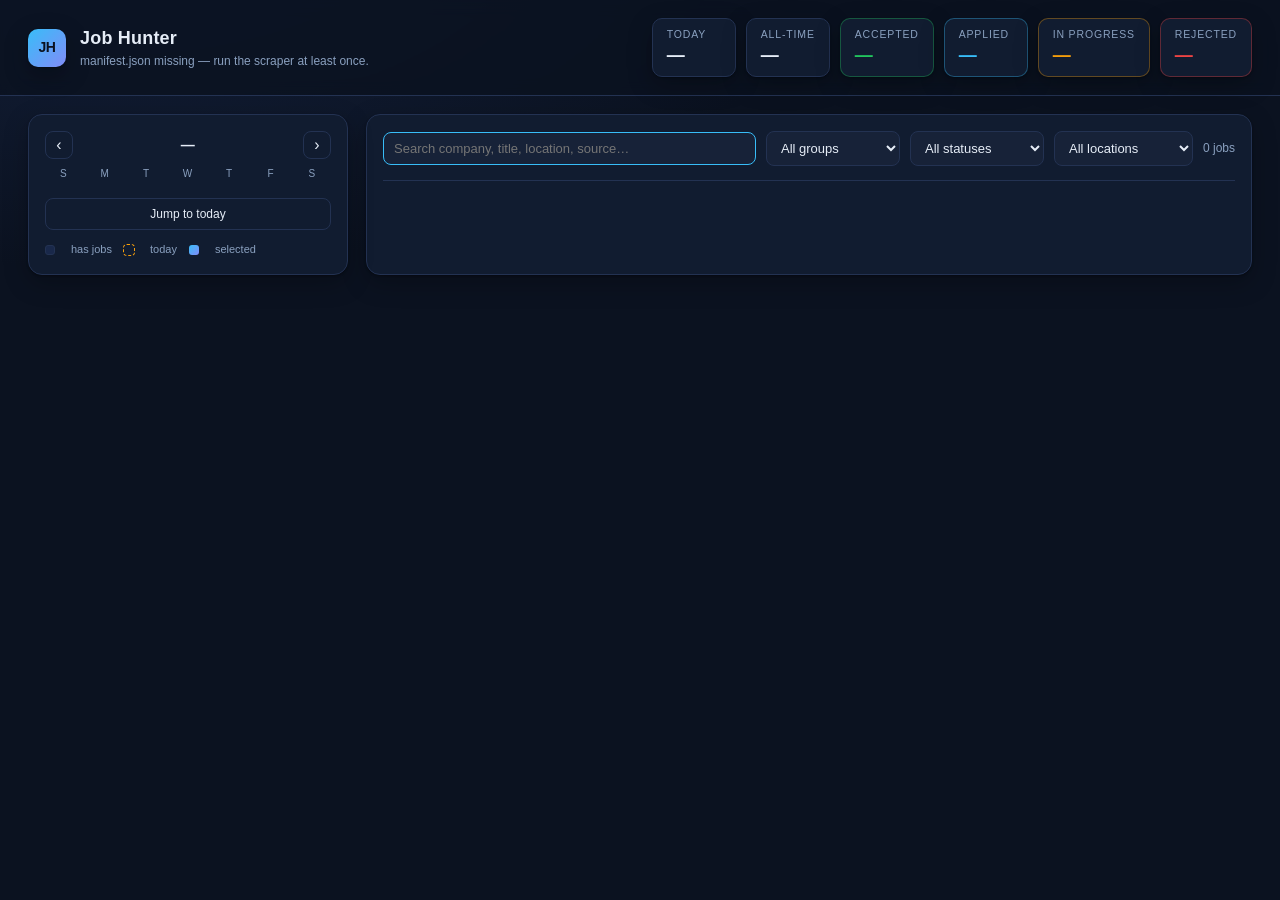
==== scraper/web/index.html @ 576b0bf2 "feat: calendar SPA dashboard + cross-day dedup + status tracking - New scraper/dedup.py: SeenStore p" ====
<!doctype html>
<html lang="en">
<head>
  <meta charset="utf-8" />
  <title>Job Hunter — Calendar Dashboard</title>
  <meta name="viewport" content="width=device-width, initial-scale=1" />
  <link rel="stylesheet" href="styles.css" />
</head>
<body>
  <header class="topbar">
    <div class="brand">
      <span class="logo">JH</span>
      <div>
        <h1>Job Hunter</h1>
        <p id="subtitle">Loading…</p>
      </div>
    </div>
    <div class="kpis">
      <div class="kpi"><span class="kpi-label">Today</span><span id="kpi-today">—</span></div>
      <div class="kpi"><span class="kpi-label">All-time</span><span id="kpi-total">—</span></div>
      <div class="kpi accept"><span class="kpi-label">Accepted</span><span id="kpi-accept">—</span></div>
      <div class="kpi applied"><span class="kpi-label">Applied</span><span id="kpi-applied">—</span></div>
      <div class="kpi inprogress"><span class="kpi-label">In progress</span><span id="kpi-inprogress">—</span></div>
      <div class="kpi reject"><span class="kpi-label">Rejected</span><span id="kpi-reject">—</span></div>
    </div>
  </header>

  <main class="layout">
    <aside class="calendar-pane">
      <div class="cal-head">
        <button id="cal-prev" aria-label="Previous month">‹</button>
        <h2 id="cal-title">—</h2>
        <button id="cal-next" aria-label="Next month">›</button>
      </div>
      <div class="cal-dow">
        <span>S</span><span>M</span><span>T</span><span>W</span><span>T</span><span>F</span><span>S</span>
      </div>
      <div id="calendar" class="cal-grid"></div>
      <button id="today-btn" class="ghost">Jump to today</button>
      <div class="legend">
        <span class="dot has-jobs"></span>has jobs
        <span class="dot today"></span>today
        <span class="dot selected"></span>selected
      </div>
    </aside>

    <section class="jobs-pane">
      <div class="controls">
        <input id="q" placeholder="Search company, title, location, source…" autofocus />
        <select id="group">
          <option value="">All groups</option>
          <option value="data">Data</option>
          <option value="vibecoding">Vibecoding / AI</option>
          <option value="fullstack">Full stack</option>
          <option value="software">Software</option>
          <option value="qa">QA / Test</option>
          <option value="cloud">Cloud / DevOps</option>
          <option value="security">Security</option>
          <option value="analyst">Analyst</option>
          <option value="product">Product / PM</option>
        </select>
        <select id="status">
          <option value="">All statuses</option>
          <option value="new">New (no status)</option>
          <option value="accept">Accepted</option>
          <option value="applied">Applied</option>
          <option value="inprogress">In progress</option>
          <option value="reject">Rejected</option>
        </select>
        <select id="loc">
          <option value="">All locations</option>
          <option value="preferred">Preferred (DFW)</option>
          <option value="remote">Remote</option>
        </select>
        <span id="count" class="count">0 jobs</span>
      </div>

      <div id="jobs" class="jobs"></div>
    </section>
  </main>

  <script src="app.js"></script>
</body>
</html>
---- scraper/web/styles.css ----
:root {
  --bg: #0b1220;
  --panel: #111c30;
  --panel-2: #172238;
  --line: #233252;
  --ink: #e6edf7;
  --muted: #8aa0bf;
  --accent: #38bdf8;
  --accent-2: #818cf8;
  --good: #22c55e;
  --warn: #f59e0b;
  --bad: #ef4444;
  --info: #06b6d4;
  --shadow: 0 1px 2px rgba(0,0,0,.3), 0 8px 24px rgba(0,0,0,.25);
}

* { box-sizing: border-box; }
html, body { height: 100%; }
body {
  margin: 0;
  font-family: -apple-system, BlinkMacSystemFont, "Inter", "Segoe UI", sans-serif;
  background: radial-gradient(1200px 600px at 10% -10%, #14213d 0%, var(--bg) 60%) fixed;
  color: var(--ink);
  font-size: 14px;
  line-height: 1.45;
}

/* ───── Top bar ───── */
.topbar {
  display: flex;
  justify-content: space-between;
  align-items: center;
  padding: 18px 28px;
  border-bottom: 1px solid var(--line);
  background: rgba(11, 18, 32, .8);
  backdrop-filter: blur(8px);
  position: sticky;
  top: 0;
  z-index: 10;
}
.brand { display: flex; gap: 14px; align-items: center; }
.brand h1 { margin: 0; font-size: 18px; letter-spacing: .2px; }
.brand p { margin: 2px 0 0; color: var(--muted); font-size: 12px; }
.logo {
  display: inline-flex; align-items: center; justify-content: center;
  width: 38px; height: 38px; border-radius: 10px;
  background: linear-gradient(135deg, var(--accent), var(--accent-2));
  color: #0b1220; font-weight: 800; letter-spacing: -.5px;
  box-shadow: var(--shadow);
}

.kpis { display: flex; gap: 10px; flex-wrap: wrap; }
.kpi {
  background: var(--panel);
  border: 1px solid var(--line);
  border-radius: 10px;
  padding: 8px 14px;
  display: flex; flex-direction: column; align-items: flex-start;
  min-width: 84px;
  box-shadow: var(--shadow);
}
.kpi-label {
  font-size: 10.5px; color: var(--muted);
  text-transform: uppercase; letter-spacing: .08em;
}
.kpi span:nth-child(2) { font-size: 18px; font-weight: 700; }
.kpi.accept { border-color: rgba(34,197,94,.35); }
.kpi.accept span:nth-child(2) { color: var(--good); }
.kpi.applied { border-color: rgba(56,189,248,.35); }
.kpi.applied span:nth-child(2) { color: var(--accent); }
.kpi.inprogress { border-color: rgba(245,158,11,.35); }
.kpi.inprogress span:nth-child(2) { color: var(--warn); }
.kpi.reject { border-color: rgba(239,68,68,.35); }
.kpi.reject span:nth-child(2) { color: var(--bad); }

/* ───── Layout ───── */
.layout {
  display: grid;
  grid-template-columns: 320px 1fr;
  gap: 18px;
  padding: 18px 28px 28px;
}
@media (max-width: 900px) {
  .layout { grid-template-columns: 1fr; }
}

/* ───── Calendar ───── */
.calendar-pane {
  background: var(--panel);
  border: 1px solid var(--line);
  border-radius: 14px;
  padding: 16px;
  box-shadow: var(--shadow);
  height: fit-content;
  position: sticky;
  top: 88px;
}
.cal-head {
  display: flex; align-items: center; justify-content: space-between;
  margin-bottom: 8px;
}
.cal-head h2 { margin: 0; font-size: 14px; letter-spacing: .3px; }
.cal-head button {
  background: transparent; color: var(--ink); border: 1px solid var(--line);
  width: 28px; height: 28px; border-radius: 8px; cursor: pointer; font-size: 16px;
}
.cal-head button:hover { background: var(--panel-2); }
.cal-dow {
  display: grid; grid-template-columns: repeat(7, 1fr); gap: 4px;
  color: var(--muted); font-size: 10px; text-align: center; margin: 4px 0;
  text-transform: uppercase; letter-spacing: .08em;
}
.cal-grid {
  display: grid; grid-template-columns: repeat(7, 1fr); gap: 4px;
}
.cell {
  aspect-ratio: 1 / 1;
  border-radius: 8px;
  background: var(--panel-2);
  border: 1px solid transparent;
  display: flex; flex-direction: column; align-items: center; justify-content: center;
  font-size: 12px;
  color: var(--muted);
  cursor: pointer;
  user-select: none;
  position: relative;
}
.cell.empty { background: transparent; cursor: default; }
.cell.has-jobs { color: var(--ink); background: #19284a; }
.cell.has-jobs::after {
  content: attr(data-count);
  position: absolute; bottom: 4px;
  font-size: 9px; color: var(--accent); font-weight: 700;
}
.cell:hover:not(.empty) { border-color: var(--accent); }
.cell.today { outline: 1px dashed var(--warn); }
.cell.selected { background: linear-gradient(135deg, var(--accent), var(--accent-2)); color: #0b1220; font-weight: 700; }
.cell.selected::after { color: #0b1220; }

#today-btn {
  margin-top: 12px; width: 100%;
  background: transparent; border: 1px solid var(--line);
  color: var(--ink); padding: 8px; border-radius: 8px; cursor: pointer;
  font-size: 12px;
}
#today-btn:hover { background: var(--panel-2); }

.legend {
  margin-top: 12px; display: flex; gap: 12px; align-items: center;
  font-size: 11px; color: var(--muted); flex-wrap: wrap;
}
.dot { width: 10px; height: 10px; border-radius: 3px; display: inline-block; margin-right: 4px; vertical-align: middle; }
.dot.has-jobs { background: #19284a; border: 1px solid var(--line); }
.dot.today { background: transparent; outline: 1px dashed var(--warn); }
.dot.selected { background: linear-gradient(135deg, var(--accent), var(--accent-2)); }

/* ───── Jobs pane ───── */
.jobs-pane {
  background: var(--panel);
  border: 1px solid var(--line);
  border-radius: 14px;
  padding: 16px;
  box-shadow: var(--shadow);
}
.controls {
  display: flex; gap: 10px; flex-wrap: wrap; align-items: center;
  padding-bottom: 14px; border-bottom: 1px solid var(--line); margin-bottom: 14px;
}
.controls input, .controls select {
  background: var(--panel-2); color: var(--ink);
  border: 1px solid var(--line); padding: 8px 10px; border-radius: 8px;
  font-size: 13px; outline: none;
}
.controls input { flex: 1 1 240px; }
.controls input:focus, .controls select:focus { border-color: var(--accent); }
.count { color: var(--muted); font-size: 12px; margin-left: auto; }

.jobs { display: flex; flex-direction: column; gap: 10px; }

.job {
  display: grid;
  grid-template-columns: 60px 1fr auto;
  gap: 14px;
  padding: 14px;
  border: 1px solid var(--line);
  border-radius: 12px;
  background: linear-gradient(180deg, rgba(255,255,255,.015), transparent);
  transition: border-color .15s;
}
.job:hover { border-color: var(--accent); }
.job.status-accept { border-left: 3px solid var(--good); }
.job.status-applied { border-left: 3px solid var(--accent); }
.job.status-inprogress { border-left: 3px solid var(--warn); }
.job.status-reject { border-left: 3px solid var(--bad); opacity: .55; }

.score-pill {
  display: flex; flex-direction: column; align-items: center; justify-content: center;
  background: #0b3a66; color: #bae6fd; border-radius: 10px; font-weight: 700;
  font-size: 16px; padding: 8px;
}
.score-pill small { font-size: 9px; color: var(--muted); font-weight: 500; margin-top: 2px; }

.job-main h3 { margin: 0 0 4px; font-size: 14px; }
.job-main h3 a { color: var(--ink); text-decoration: none; }
.job-main h3 a:hover { color: var(--accent); }
.job-main .meta {
  color: var(--muted); font-size: 12px; display: flex; flex-wrap: wrap; gap: 8px 14px;
  margin-bottom: 6px;
}
.job-main .tags { display: flex; flex-wrap: wrap; gap: 4px; }

.tag {
  display: inline-block; padding: 2px 8px; border-radius: 999px;
  background: var(--panel-2); color: var(--ink); font-size: 11px;
  border: 1px solid var(--line);
}
.tag.data { background: #1e3a8a; border-color: transparent; }
.tag.vibecoding { background: #065f46; color: #d1fae5; border-color: transparent; }
.tag.fullstack { background: #0e7490; color: #cffafe; border-color: transparent; }
.tag.software { background: #3730a3; color: #e0e7ff; border-color: transparent; }
.tag.qa { background: #9f1239; color: #ffe4e6; border-color: transparent; }
.tag.cloud { background: #1e40af; color: #dbeafe; border-color: transparent; }
.tag.security { background: #7f1d1d; color: #fee2e2; border-color: transparent; }
.tag.analyst { background: #6b21a8; color: #f3e8ff; border-color: transparent; }
.tag.product { background: #854d0e; color: #fef9c3; border-color: transparent; }
.tag.junior { background: #7c2d12; border-color: transparent; }
.tag.preferred { background: #14532d; color: #bbf7d0; border-color: transparent; }
.tag.remote { background: #134e4a; color: #ccfbf1; border-color: transparent; }

.actions {
  display: flex; flex-direction: column; gap: 6px; align-items: stretch;
  min-width: 150px;
}
.actions a.apply {
  background: linear-gradient(135deg, var(--accent), var(--accent-2));
  color: #0b1220; padding: 8px 10px; text-align: center;
  text-decoration: none; border-radius: 8px; font-weight: 700; font-size: 12px;
}
.status-row { display: grid; grid-template-columns: repeat(4, 1fr); gap: 4px; }
.status-row button {
  background: var(--panel-2); color: var(--muted); border: 1px solid var(--line);
  padding: 6px 4px; border-radius: 6px; cursor: pointer; font-size: 10px;
  text-transform: uppercase; letter-spacing: .04em;
}
.status-row button:hover { color: var(--ink); }
.status-row button.active.accept    { background: var(--good); color: #052e16; border-color: transparent; }
.status-row button.active.applied   { background: var(--accent); color: #0b1220; border-color: transparent; }
.status-row button.active.inprogress{ background: var(--warn); color: #422006; border-color: transparent; }
.status-row button.active.reject    { background: var(--bad); color: #2a0808; border-color: transparent; }

.empty-state {
  text-align: center; color: var(--muted); padding: 60px 20px;
}
.empty-state h3 { color: var(--ink); margin: 0 0 6px; }

.ghost {
  background: transparent;
  border: 1px solid var(--line);
  color: var(--ink);
  padding: 8px 12px;
  border-radius: 8px;
  cursor: pointer;
}
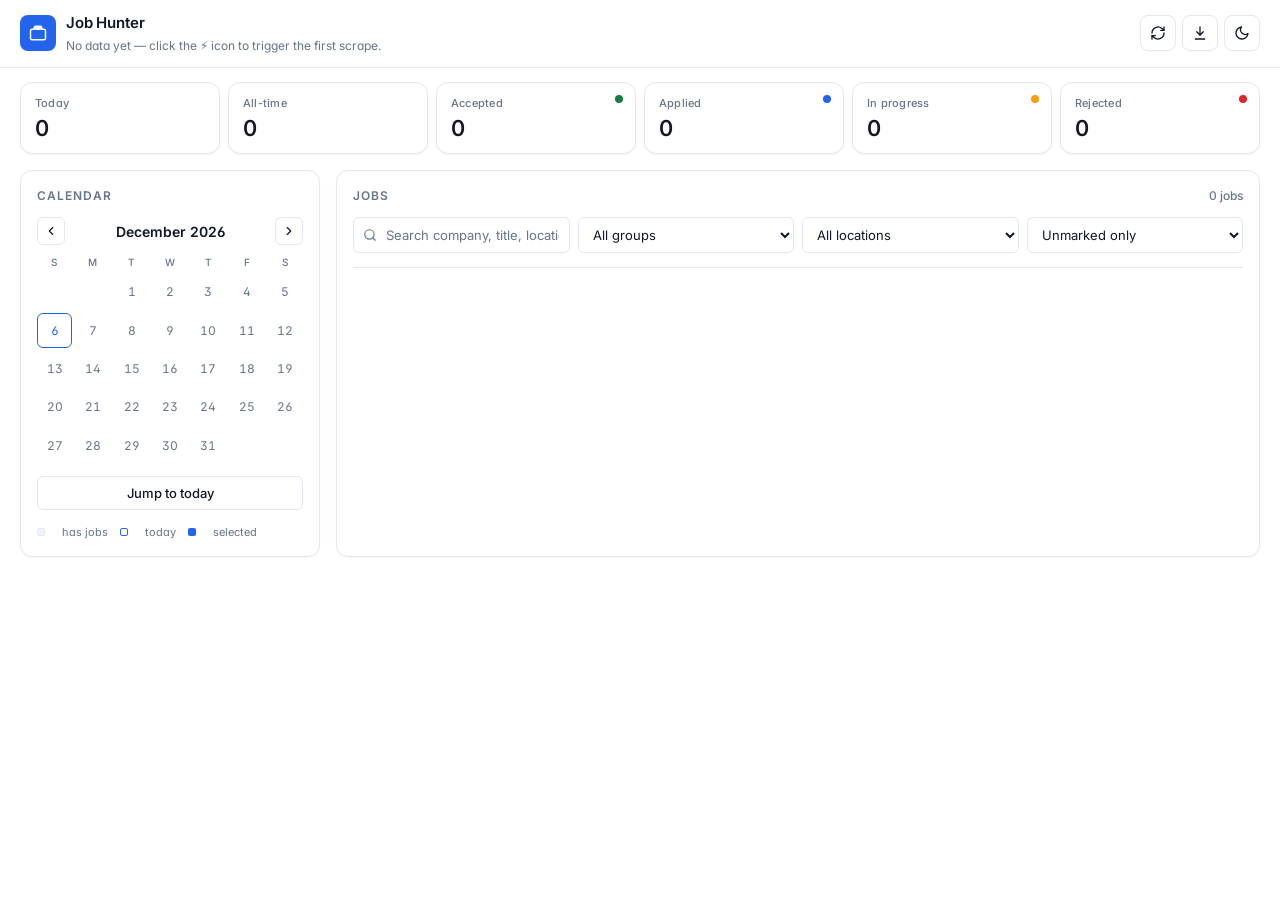
==== commit bbcbea22: "feat: shadcn-style responsive dashboard + refresh/export/theme + cap fix Dashboard rewrite - Rebuild" ====
--- a/scraper/web/index.html
+++ b/scraper/web/index.html
@@ -2,41 +2,72 @@
 <html lang="en">
 <head>
   <meta charset="utf-8" />
-  <title>Job Hunter — Calendar Dashboard</title>
-  <meta name="viewport" content="width=device-width, initial-scale=1" />
+  <title>Job Hunter — Dashboard</title>
+  <meta name="viewport" content="width=device-width, initial-scale=1, viewport-fit=cover" />
+  <meta name="theme-color" content="#0b0e14" media="(prefers-color-scheme: dark)" />
+  <meta name="theme-color" content="#ffffff" media="(prefers-color-scheme: light)" />
+  <link rel="preconnect" href="https://fonts.googleapis.com" />
+  <link rel="preconnect" href="https://fonts.gstatic.com" crossorigin />
+  <link rel="stylesheet" href="https://fonts.googleapis.com/css2?family=Inter:wght@400;500;600;700&family=JetBrains+Mono:wght@500&display=swap" />
   <link rel="stylesheet" href="styles.css" />
 </head>
 <body>
   <header class="topbar">
     <div class="brand">
-      <span class="logo">JH</span>
-      <div>
+      <span class="logo" aria-hidden="true">
+        <svg viewBox="0 0 24 24" fill="none" stroke="currentColor" stroke-width="2" stroke-linecap="round" stroke-linejoin="round"><path d="M20 7h-3V5a2 2 0 0 0-2-2H9a2 2 0 0 0-2 2v2H4a2 2 0 0 0-2 2v10a2 2 0 0 0 2 2h16a2 2 0 0 0 2-2V9a2 2 0 0 0-2-2ZM9 5h6v2H9Z"/></svg>
+      </span>
+      <div class="brand-text">
         <h1>Job Hunter</h1>
         <p id="subtitle">Loading…</p>
       </div>
     </div>
-    <div class="kpis">
-      <div class="kpi"><span class="kpi-label">Today</span><span id="kpi-today">—</span></div>
-      <div class="kpi"><span class="kpi-label">All-time</span><span id="kpi-total">—</span></div>
-      <div class="kpi accept"><span class="kpi-label">Accepted</span><span id="kpi-accept">—</span></div>
-      <div class="kpi applied"><span class="kpi-label">Applied</span><span id="kpi-applied">—</span></div>
-      <div class="kpi inprogress"><span class="kpi-label">In progress</span><span id="kpi-inprogress">—</span></div>
-      <div class="kpi reject"><span class="kpi-label">Rejected</span><span id="kpi-reject">—</span></div>
+
+    <div class="header-actions">
+      <button id="refresh-btn" class="icon-btn" title="Reload latest data" aria-label="Refresh">
+        <svg viewBox="0 0 24 24" fill="none" stroke="currentColor" stroke-width="2" stroke-linecap="round" stroke-linejoin="round"><path d="M3 12a9 9 0 0 1 15-6.7L21 8"/><path d="M21 3v5h-5"/><path d="M21 12a9 9 0 0 1-15 6.7L3 16"/><path d="M3 21v-5h5"/></svg>
+      </button>
+      <a id="rerun-btn" class="icon-btn" href="#" target="_blank" rel="noopener" title="Trigger a new scrape on GitHub">
+        <svg viewBox="0 0 24 24" fill="none" stroke="currentColor" stroke-width="2" stroke-linecap="round" stroke-linejoin="round"><path d="M13 2 3 14h9l-1 8 10-12h-9l1-8Z"/></svg>
+      </a>
+      <button id="export-btn" class="icon-btn" title="Export current view to Excel" aria-label="Export">
+        <svg viewBox="0 0 24 24" fill="none" stroke="currentColor" stroke-width="2" stroke-linecap="round" stroke-linejoin="round"><path d="M12 3v12"/><path d="m7 10 5 5 5-5"/><path d="M5 21h14"/></svg>
+      </button>
+      <button id="theme-btn" class="icon-btn" title="Toggle theme" aria-label="Toggle theme">
+        <svg class="icon-sun" viewBox="0 0 24 24" fill="none" stroke="currentColor" stroke-width="2" stroke-linecap="round" stroke-linejoin="round"><circle cx="12" cy="12" r="4"/><path d="M12 2v2"/><path d="M12 20v2"/><path d="m4.93 4.93 1.41 1.41"/><path d="m17.66 17.66 1.41 1.41"/><path d="M2 12h2"/><path d="M20 12h2"/><path d="m6.34 17.66-1.41 1.41"/><path d="m19.07 4.93-1.41 1.41"/></svg>
+        <svg class="icon-moon" viewBox="0 0 24 24" fill="none" stroke="currentColor" stroke-width="2" stroke-linecap="round" stroke-linejoin="round"><path d="M21 12.79A9 9 0 1 1 11.21 3 7 7 0 0 0 21 12.79z"/></svg>
+      </button>
     </div>
   </header>
 
+  <section class="kpi-strip" aria-label="Key metrics">
+    <div class="kpi"><span class="kpi-label">Today</span><span id="kpi-today" class="kpi-value">—</span></div>
+    <div class="kpi"><span class="kpi-label">All-time</span><span id="kpi-total" class="kpi-value">—</span></div>
+    <div class="kpi kpi-accept"><span class="kpi-label">Accepted</span><span id="kpi-accept" class="kpi-value">—</span></div>
+    <div class="kpi kpi-applied"><span class="kpi-label">Applied</span><span id="kpi-applied" class="kpi-value">—</span></div>
+    <div class="kpi kpi-inprogress"><span class="kpi-label">In progress</span><span id="kpi-inprogress" class="kpi-value">—</span></div>
+    <div class="kpi kpi-reject"><span class="kpi-label">Rejected</span><span id="kpi-reject" class="kpi-value">—</span></div>
+  </section>
+
   <main class="layout">
-    <aside class="calendar-pane">
+    <aside class="calendar-pane" aria-label="Calendar">
+      <div class="pane-title">
+        <span>Calendar</span>
+      </div>
       <div class="cal-head">
-        <button id="cal-prev" aria-label="Previous month">‹</button>
+        <button id="cal-prev" class="icon-btn-sm" aria-label="Previous month">
+          <svg viewBox="0 0 24 24" fill="none" stroke="currentColor" stroke-width="2" stroke-linecap="round" stroke-linejoin="round"><path d="m15 18-6-6 6-6"/></svg>
+        </button>
         <h2 id="cal-title">—</h2>
-        <button id="cal-next" aria-label="Next month">›</button>
+        <button id="cal-next" class="icon-btn-sm" aria-label="Next month">
+          <svg viewBox="0 0 24 24" fill="none" stroke="currentColor" stroke-width="2" stroke-linecap="round" stroke-linejoin="round"><path d="m9 18 6-6-6-6"/></svg>
+        </button>
       </div>
       <div class="cal-dow">
         <span>S</span><span>M</span><span>T</span><span>W</span><span>T</span><span>F</span><span>S</span>
       </div>
       <div id="calendar" class="cal-grid"></div>
-      <button id="today-btn" class="ghost">Jump to today</button>
+      <button id="today-btn" class="btn btn-ghost">Jump to today</button>
       <div class="legend">
         <span class="dot has-jobs"></span>has jobs
         <span class="dot today"></span>today
@@ -44,10 +75,17 @@
       </div>
     </aside>
 
-    <section class="jobs-pane">
+    <section class="jobs-pane" aria-label="Jobs">
+      <div class="pane-title">
+        <span>Jobs</span>
+        <span id="count" class="count">0 jobs</span>
+      </div>
       <div class="controls">
-        <input id="q" placeholder="Search company, title, location, source…" autofocus />
-        <select id="group">
+        <div class="search-wrap">
+          <svg class="search-icon" viewBox="0 0 24 24" fill="none" stroke="currentColor" stroke-width="2" stroke-linecap="round" stroke-linejoin="round"><circle cx="11" cy="11" r="8"/><path d="m21 21-4.3-4.3"/></svg>
+          <input id="q" placeholder="Search company, title, location, source…" />
+        </div>
+        <select id="group" aria-label="Group">
           <option value="">All groups</option>
           <option value="data">Data</option>
           <option value="vibecoding">Vibecoding / AI</option>
@@ -59,26 +97,25 @@
           <option value="analyst">Analyst</option>
           <option value="product">Product / PM</option>
         </select>
-        <select id="status">
+        <select id="loc" aria-label="Location">
+          <option value="">All locations</option>
+          <option value="preferred">Preferred (DFW)</option>
+          <option value="remote">Remote</option>
+        </select>
+        <select id="status" aria-label="Status">
+          <option value="unmarked" selected>Unmarked only</option>
           <option value="">All statuses</option>
-          <option value="new">New (no status)</option>
           <option value="accept">Accepted</option>
           <option value="applied">Applied</option>
           <option value="inprogress">In progress</option>
           <option value="reject">Rejected</option>
         </select>
-        <select id="loc">
-          <option value="">All locations</option>
-          <option value="preferred">Preferred (DFW)</option>
-          <option value="remote">Remote</option>
-        </select>
-        <span id="count" class="count">0 jobs</span>
       </div>
-
       <div id="jobs" class="jobs"></div>
     </section>
   </main>
 
+  <script src="https://cdn.sheetjs.com/xlsx-0.20.2/package/dist/xlsx.full.min.js"></script>
   <script src="app.js"></script>
 </body>
 </html>
--- a/scraper/web/styles.css
+++ b/scraper/web/styles.css
@@ -1,263 +1,672 @@
+/* Job Hunter dashboard — shadcn-inspired, responsive, light+dark. */
+
+/* ───── Design tokens (HSL, shadcn-style) ───────────────────────────── */
 :root {
-  --bg: #0b1220;
-  --panel: #111c30;
-  --panel-2: #172238;
-  --line: #233252;
-  --ink: #e6edf7;
-  --muted: #8aa0bf;
-  --accent: #38bdf8;
-  --accent-2: #818cf8;
-  --good: #22c55e;
-  --warn: #f59e0b;
-  --bad: #ef4444;
-  --info: #06b6d4;
-  --shadow: 0 1px 2px rgba(0,0,0,.3), 0 8px 24px rgba(0,0,0,.25);
-}
-
+  --background:        0 0% 100%;
+  --foreground:        222 47% 11%;
+  --card:              0 0% 100%;
+  --card-foreground:   222 47% 11%;
+  --muted:             210 40% 96%;
+  --muted-foreground:  215 16% 47%;
+  --border:            214 32% 91%;
+  --input:             214 32% 91%;
+  --ring:              221 83% 53%;
+  --primary:           221 83% 53%;
+  --primary-foreground:210 40% 98%;
+  --secondary:         210 40% 96%;
+  --secondary-foreground: 222 47% 11%;
+  --accent:            210 40% 96%;
+  --accent-foreground: 222 47% 11%;
+  --success:           142 72% 29%;
+  --warning:           38 92% 50%;
+  --destructive:       0 72% 51%;
+
+  --radius: 8px;
+  --radius-lg: 12px;
+  --radius-sm: 6px;
+  --font-sans: "Inter", ui-sans-serif, system-ui, -apple-system, BlinkMacSystemFont,
+               "Segoe UI", Roboto, "Helvetica Neue", Arial, sans-serif;
+  --font-mono: "JetBrains Mono", ui-monospace, SFMono-Regular, Menlo, monospace;
+  --shadow-sm: 0 1px 2px 0 rgb(0 0 0 / 0.04);
+  --shadow:    0 1px 3px 0 rgb(0 0 0 / 0.06), 0 1px 2px -1px rgb(0 0 0 / 0.04);
+}
+
+[data-theme="dark"] {
+  --background:        222 47% 5%;
+  --foreground:        210 40% 96%;
+  --card:              222 47% 7%;
+  --card-foreground:   210 40% 96%;
+  --muted:             217 33% 14%;
+  --muted-foreground:  215 20% 65%;
+  --border:            217 33% 17%;
+  --input:             217 33% 17%;
+  --ring:              217 91% 60%;
+  --primary:           217 91% 60%;
+  --primary-foreground:222 47% 11%;
+  --secondary:         217 33% 14%;
+  --secondary-foreground: 210 40% 96%;
+  --accent:            217 33% 14%;
+  --accent-foreground: 210 40% 96%;
+  --success:           142 71% 45%;
+  --warning:           38 92% 55%;
+  --destructive:       0 84% 60%;
+  --shadow-sm: 0 1px 2px 0 rgb(0 0 0 / 0.2);
+  --shadow:    0 4px 16px -4px rgb(0 0 0 / 0.35);
+}
+
+/* ───── Base ────────────────────────────────────────────────────────── */
 * { box-sizing: border-box; }
 html, body { height: 100%; }
+html { -webkit-text-size-adjust: 100%; }
 body {
   margin: 0;
-  font-family: -apple-system, BlinkMacSystemFont, "Inter", "Segoe UI", sans-serif;
-  background: radial-gradient(1200px 600px at 10% -10%, #14213d 0%, var(--bg) 60%) fixed;
-  color: var(--ink);
+  font-family: var(--font-sans);
+  background: hsl(var(--background));
+  color: hsl(var(--foreground));
   font-size: 14px;
-  line-height: 1.45;
-}
-
-/* ───── Top bar ───── */
+  line-height: 1.5;
+  -webkit-font-smoothing: antialiased;
+  -moz-osx-font-smoothing: grayscale;
+  font-feature-settings: "cv11", "ss01";
+  min-height: 100vh;
+}
+::selection { background: hsl(var(--primary) / .25); }
+button { font-family: inherit; }
+*:focus-visible {
+  outline: 2px solid hsl(var(--ring));
+  outline-offset: 2px;
+  border-radius: var(--radius-sm);
+}
+
+/* ───── Top bar ─────────────────────────────────────────────────────── */
 .topbar {
   display: flex;
   justify-content: space-between;
   align-items: center;
-  padding: 18px 28px;
-  border-bottom: 1px solid var(--line);
-  background: rgba(11, 18, 32, .8);
-  backdrop-filter: blur(8px);
+  gap: 16px;
+  padding: 12px 20px;
+  border-bottom: 1px solid hsl(var(--border));
+  background: hsl(var(--background) / .85);
+  backdrop-filter: saturate(140%) blur(10px);
+  -webkit-backdrop-filter: saturate(140%) blur(10px);
   position: sticky;
   top: 0;
-  z-index: 10;
-}
-.brand { display: flex; gap: 14px; align-items: center; }
-.brand h1 { margin: 0; font-size: 18px; letter-spacing: .2px; }
-.brand p { margin: 2px 0 0; color: var(--muted); font-size: 12px; }
+  z-index: 40;
+}
+.brand { display: flex; align-items: center; gap: 10px; min-width: 0; }
+.brand-text { min-width: 0; }
+.brand h1 {
+  margin: 0;
+  font-size: 15px;
+  font-weight: 600;
+  letter-spacing: -.01em;
+  color: hsl(var(--foreground));
+  white-space: nowrap;
+}
+.brand p {
+  margin: 2px 0 0;
+  color: hsl(var(--muted-foreground));
+  font-size: 12px;
+  font-variant-numeric: tabular-nums;
+  white-space: nowrap;
+  overflow: hidden;
+  text-overflow: ellipsis;
+}
 .logo {
-  display: inline-flex; align-items: center; justify-content: center;
-  width: 38px; height: 38px; border-radius: 10px;
-  background: linear-gradient(135deg, var(--accent), var(--accent-2));
-  color: #0b1220; font-weight: 800; letter-spacing: -.5px;
-  box-shadow: var(--shadow);
-}
-
-.kpis { display: flex; gap: 10px; flex-wrap: wrap; }
+  display: inline-flex;
+  align-items: center;
+  justify-content: center;
+  width: 36px; height: 36px;
+  border-radius: var(--radius);
+  background: hsl(var(--primary));
+  color: hsl(var(--primary-foreground));
+  flex-shrink: 0;
+}
+.logo svg { width: 18px; height: 18px; }
+
+/* ───── Header actions ──────────────────────────────────────────────── */
+.header-actions { display: flex; gap: 6px; align-items: center; }
+.icon-btn, .icon-btn-sm {
+  display: inline-flex;
+  align-items: center;
+  justify-content: center;
+  background: transparent;
+  border: 1px solid hsl(var(--border));
+  color: hsl(var(--foreground));
+  cursor: pointer;
+  transition: background .15s, border-color .15s;
+  text-decoration: none;
+}
+.icon-btn {
+  width: 36px; height: 36px;
+  border-radius: var(--radius);
+}
+.icon-btn-sm {
+  width: 28px; height: 28px;
+  border-radius: var(--radius-sm);
+}
+.icon-btn:hover, .icon-btn-sm:hover {
+  background: hsl(var(--accent));
+}
+.icon-btn svg, .icon-btn-sm svg {
+  width: 16px; height: 16px;
+  stroke-width: 2;
+}
+
+/* Theme toggle shows sun in dark, moon in light. */
+.icon-sun { display: none; }
+.icon-moon { display: block; }
+[data-theme="dark"] .icon-sun { display: block; }
+[data-theme="dark"] .icon-moon { display: none; }
+
+/* Refresh-button spinning state. */
+.icon-btn.spinning svg { animation: spin 1s linear infinite; }
+@keyframes spin { to { transform: rotate(360deg); } }
+
+/* ───── KPI strip ───────────────────────────────────────────────────── */
+.kpi-strip {
+  display: grid;
+  grid-template-columns: repeat(6, minmax(0, 1fr));
+  gap: 8px;
+  padding: 14px 20px 0;
+  max-width: 1400px;
+  margin: 0 auto;
+  width: 100%;
+}
 .kpi {
-  background: var(--panel);
-  border: 1px solid var(--line);
-  border-radius: 10px;
-  padding: 8px 14px;
-  display: flex; flex-direction: column; align-items: flex-start;
-  min-width: 84px;
-  box-shadow: var(--shadow);
+  position: relative;
+  background: hsl(var(--card));
+  border: 1px solid hsl(var(--border));
+  border-radius: var(--radius-lg);
+  padding: 12px 14px;
+  box-shadow: var(--shadow-sm);
 }
 .kpi-label {
-  font-size: 10.5px; color: var(--muted);
-  text-transform: uppercase; letter-spacing: .08em;
-}
-.kpi span:nth-child(2) { font-size: 18px; font-weight: 700; }
-.kpi.accept { border-color: rgba(34,197,94,.35); }
-.kpi.accept span:nth-child(2) { color: var(--good); }
-.kpi.applied { border-color: rgba(56,189,248,.35); }
-.kpi.applied span:nth-child(2) { color: var(--accent); }
-.kpi.inprogress { border-color: rgba(245,158,11,.35); }
-.kpi.inprogress span:nth-child(2) { color: var(--warn); }
-.kpi.reject { border-color: rgba(239,68,68,.35); }
-.kpi.reject span:nth-child(2) { color: var(--bad); }
-
-/* ───── Layout ───── */
+  display: block;
+  font-size: 11px;
+  color: hsl(var(--muted-foreground));
+  font-weight: 500;
+  letter-spacing: .02em;
+}
+.kpi-value {
+  display: block;
+  font-size: 22px;
+  font-weight: 600;
+  line-height: 1.2;
+  margin-top: 4px;
+  color: hsl(var(--foreground));
+  font-variant-numeric: tabular-nums;
+}
+.kpi-accept::after,
+.kpi-applied::after,
+.kpi-inprogress::after,
+.kpi-reject::after {
+  content: "";
+  position: absolute;
+  top: 12px; right: 12px;
+  width: 8px; height: 8px;
+  border-radius: 50%;
+}
+.kpi-accept::after     { background: hsl(var(--success)); }
+.kpi-applied::after    { background: hsl(var(--primary)); }
+.kpi-inprogress::after { background: hsl(var(--warning)); }
+.kpi-reject::after     { background: hsl(var(--destructive)); }
+
+/* ───── Layout ──────────────────────────────────────────────────────── */
 .layout {
   display: grid;
-  grid-template-columns: 320px 1fr;
-  gap: 18px;
-  padding: 18px 28px 28px;
-}
-@media (max-width: 900px) {
-  .layout { grid-template-columns: 1fr; }
-}
-
-/* ───── Calendar ───── */
-.calendar-pane {
-  background: var(--panel);
-  border: 1px solid var(--line);
-  border-radius: 14px;
+  grid-template-columns: 300px 1fr;
+  gap: 16px;
+  padding: 16px 20px 32px;
+  max-width: 1400px;
+  margin: 0 auto;
+  width: 100%;
+}
+
+/* ───── Panes ───────────────────────────────────────────────────────── */
+.calendar-pane, .jobs-pane {
+  background: hsl(var(--card));
+  border: 1px solid hsl(var(--border));
+  border-radius: var(--radius-lg);
   padding: 16px;
-  box-shadow: var(--shadow);
-  height: fit-content;
-  position: sticky;
-  top: 88px;
-}
+  box-shadow: var(--shadow-sm);
+}
+.calendar-pane { height: fit-content; position: sticky; top: 76px; }
+
+.pane-title {
+  display: flex;
+  align-items: center;
+  justify-content: space-between;
+  margin-bottom: 12px;
+  font-size: 12px;
+  color: hsl(var(--muted-foreground));
+  text-transform: uppercase;
+  letter-spacing: .08em;
+  font-weight: 600;
+}
+
+/* ───── Calendar ────────────────────────────────────────────────────── */
 .cal-head {
-  display: flex; align-items: center; justify-content: space-between;
-  margin-bottom: 8px;
-}
-.cal-head h2 { margin: 0; font-size: 14px; letter-spacing: .3px; }
-.cal-head button {
-  background: transparent; color: var(--ink); border: 1px solid var(--line);
-  width: 28px; height: 28px; border-radius: 8px; cursor: pointer; font-size: 16px;
-}
-.cal-head button:hover { background: var(--panel-2); }
+  display: flex;
+  align-items: center;
+  justify-content: space-between;
+  margin-bottom: 10px;
+}
+.cal-head h2 {
+  margin: 0;
+  font-size: 14px;
+  font-weight: 600;
+  color: hsl(var(--foreground));
+}
 .cal-dow {
-  display: grid; grid-template-columns: repeat(7, 1fr); gap: 4px;
-  color: var(--muted); font-size: 10px; text-align: center; margin: 4px 0;
-  text-transform: uppercase; letter-spacing: .08em;
+  display: grid;
+  grid-template-columns: repeat(7, 1fr);
+  gap: 4px;
+  font-size: 10px;
+  color: hsl(var(--muted-foreground));
+  text-align: center;
+  margin: 4px 0;
+  text-transform: uppercase;
+  font-weight: 500;
+  letter-spacing: .08em;
 }
 .cal-grid {
-  display: grid; grid-template-columns: repeat(7, 1fr); gap: 4px;
+  display: grid;
+  grid-template-columns: repeat(7, 1fr);
+  gap: 3px;
 }
 .cell {
   aspect-ratio: 1 / 1;
-  border-radius: 8px;
-  background: var(--panel-2);
+  border-radius: var(--radius-sm);
+  background: transparent;
   border: 1px solid transparent;
-  display: flex; flex-direction: column; align-items: center; justify-content: center;
+  display: flex;
+  flex-direction: column;
+  align-items: center;
+  justify-content: center;
   font-size: 12px;
-  color: var(--muted);
-  cursor: pointer;
+  color: hsl(var(--muted-foreground));
+  cursor: default;
   user-select: none;
   position: relative;
-}
-.cell.empty { background: transparent; cursor: default; }
-.cell.has-jobs { color: var(--ink); background: #19284a; }
+  font-variant-numeric: tabular-nums;
+  transition: background .15s, border-color .15s, color .15s;
+}
+.cell.has-jobs {
+  color: hsl(var(--foreground));
+  background: hsl(var(--muted));
+  cursor: pointer;
+}
+.cell.has-jobs:hover {
+  background: hsl(var(--accent));
+  border-color: hsl(var(--border));
+}
 .cell.has-jobs::after {
   content: attr(data-count);
-  position: absolute; bottom: 4px;
-  font-size: 9px; color: var(--accent); font-weight: 700;
-}
-.cell:hover:not(.empty) { border-color: var(--accent); }
-.cell.today { outline: 1px dashed var(--warn); }
-.cell.selected { background: linear-gradient(135deg, var(--accent), var(--accent-2)); color: #0b1220; font-weight: 700; }
-.cell.selected::after { color: #0b1220; }
-
-#today-btn {
-  margin-top: 12px; width: 100%;
-  background: transparent; border: 1px solid var(--line);
-  color: var(--ink); padding: 8px; border-radius: 8px; cursor: pointer;
+  position: absolute;
+  bottom: 2px;
+  font-size: 8.5px;
+  color: hsl(var(--muted-foreground));
+  font-weight: 500;
+}
+.cell.today { border-color: hsl(var(--primary)); color: hsl(var(--primary)); }
+.cell.selected {
+  background: hsl(var(--primary));
+  color: hsl(var(--primary-foreground));
+  border-color: hsl(var(--primary));
+  font-weight: 600;
+}
+.cell.selected::after { color: hsl(var(--primary-foreground) / .7); }
+
+.btn {
+  font-family: inherit;
+  cursor: pointer;
+  font-size: 13px;
+  font-weight: 500;
+  padding: 8px 12px;
+  border-radius: var(--radius-sm);
+  transition: background .15s, border-color .15s, color .15s;
+}
+.btn-ghost {
+  margin-top: 12px;
+  width: 100%;
+  background: transparent;
+  border: 1px solid hsl(var(--border));
+  color: hsl(var(--foreground));
+}
+.btn-ghost:hover { background: hsl(var(--accent)); }
+
+.legend {
+  margin-top: 14px;
+  display: flex;
+  gap: 12px;
+  align-items: center;
+  flex-wrap: wrap;
+  font-size: 11px;
+  color: hsl(var(--muted-foreground));
+}
+.legend .dot {
+  width: 8px; height: 8px;
+  border-radius: 2px;
+  display: inline-block;
+  margin-right: 5px;
+  vertical-align: middle;
+}
+.dot.has-jobs { background: hsl(var(--muted)); border: 1px solid hsl(var(--border)); }
+.dot.today    { background: transparent; border: 1px solid hsl(var(--primary)); }
+.dot.selected { background: hsl(var(--primary)); }
+
+/* ───── Controls ────────────────────────────────────────────────────── */
+.controls {
+  display: grid;
+  grid-template-columns: 1fr repeat(3, minmax(130px, 1fr));
+  gap: 8px;
+  padding-bottom: 14px;
+  border-bottom: 1px solid hsl(var(--border));
+  margin-bottom: 14px;
+}
+.search-wrap { position: relative; }
+.search-icon {
+  position: absolute;
+  left: 10px;
+  top: 50%;
+  transform: translateY(-50%);
+  width: 14px; height: 14px;
+  color: hsl(var(--muted-foreground));
+  pointer-events: none;
+}
+.controls input,
+.controls select {
+  width: 100%;
+  height: 36px;
+  background: hsl(var(--background));
+  color: hsl(var(--foreground));
+  border: 1px solid hsl(var(--input));
+  padding: 0 10px;
+  border-radius: var(--radius-sm);
+  font-size: 13px;
+  font-family: inherit;
+  outline: none;
+  transition: border-color .15s;
+}
+.controls input::placeholder { color: hsl(var(--muted-foreground)); }
+.controls .search-wrap input { padding-left: 32px; }
+.controls input:focus,
+.controls select:focus { border-color: hsl(var(--ring)); }
+.count {
+  font-variant-numeric: tabular-nums;
   font-size: 12px;
-}
-#today-btn:hover { background: var(--panel-2); }
-
-.legend {
-  margin-top: 12px; display: flex; gap: 12px; align-items: center;
-  font-size: 11px; color: var(--muted); flex-wrap: wrap;
-}
-.dot { width: 10px; height: 10px; border-radius: 3px; display: inline-block; margin-right: 4px; vertical-align: middle; }
-.dot.has-jobs { background: #19284a; border: 1px solid var(--line); }
-.dot.today { background: transparent; outline: 1px dashed var(--warn); }
-.dot.selected { background: linear-gradient(135deg, var(--accent), var(--accent-2)); }
-
-/* ───── Jobs pane ───── */
-.jobs-pane {
-  background: var(--panel);
-  border: 1px solid var(--line);
-  border-radius: 14px;
-  padding: 16px;
-  box-shadow: var(--shadow);
-}
-.controls {
-  display: flex; gap: 10px; flex-wrap: wrap; align-items: center;
-  padding-bottom: 14px; border-bottom: 1px solid var(--line); margin-bottom: 14px;
-}
-.controls input, .controls select {
-  background: var(--panel-2); color: var(--ink);
-  border: 1px solid var(--line); padding: 8px 10px; border-radius: 8px;
-  font-size: 13px; outline: none;
-}
-.controls input { flex: 1 1 240px; }
-.controls input:focus, .controls select:focus { border-color: var(--accent); }
-.count { color: var(--muted); font-size: 12px; margin-left: auto; }
-
-.jobs { display: flex; flex-direction: column; gap: 10px; }
+  color: hsl(var(--muted-foreground));
+  text-transform: none;
+  letter-spacing: 0;
+  font-weight: 500;
+}
+
+/* ───── Jobs list ───────────────────────────────────────────────────── */
+.jobs { display: flex; flex-direction: column; gap: 8px; }
 
 .job {
   display: grid;
-  grid-template-columns: 60px 1fr auto;
+  grid-template-columns: 48px 1fr auto;
   gap: 14px;
-  padding: 14px;
-  border: 1px solid var(--line);
-  border-radius: 12px;
-  background: linear-gradient(180deg, rgba(255,255,255,.015), transparent);
-  transition: border-color .15s;
-}
-.job:hover { border-color: var(--accent); }
-.job.status-accept { border-left: 3px solid var(--good); }
-.job.status-applied { border-left: 3px solid var(--accent); }
-.job.status-inprogress { border-left: 3px solid var(--warn); }
-.job.status-reject { border-left: 3px solid var(--bad); opacity: .55; }
+  padding: 14px 16px;
+  border: 1px solid hsl(var(--border));
+  border-radius: var(--radius);
+  background: hsl(var(--card));
+  transition: border-color .15s, background .15s;
+  align-items: start;
+}
+.job:hover { border-color: hsl(var(--muted-foreground) / .5); }
+.job.status-accept     { border-left: 3px solid hsl(var(--success)); }
+.job.status-applied    { border-left: 3px solid hsl(var(--primary)); }
+.job.status-inprogress { border-left: 3px solid hsl(var(--warning)); }
+.job.status-reject     { border-left: 3px solid hsl(var(--destructive)); opacity: .55; }
 
 .score-pill {
-  display: flex; flex-direction: column; align-items: center; justify-content: center;
-  background: #0b3a66; color: #bae6fd; border-radius: 10px; font-weight: 700;
-  font-size: 16px; padding: 8px;
-}
-.score-pill small { font-size: 9px; color: var(--muted); font-weight: 500; margin-top: 2px; }
-
-.job-main h3 { margin: 0 0 4px; font-size: 14px; }
-.job-main h3 a { color: var(--ink); text-decoration: none; }
-.job-main h3 a:hover { color: var(--accent); }
+  display: flex;
+  flex-direction: column;
+  align-items: center;
+  justify-content: center;
+  background: hsl(var(--muted));
+  color: hsl(var(--foreground));
+  border-radius: var(--radius-sm);
+  font-weight: 600;
+  font-size: 15px;
+  padding: 6px 4px;
+  font-variant-numeric: tabular-nums;
+  min-height: 48px;
+  font-family: var(--font-mono);
+}
+.score-pill small {
+  font-size: 9px;
+  color: hsl(var(--muted-foreground));
+  font-weight: 500;
+  margin-top: 2px;
+  text-transform: uppercase;
+  letter-spacing: .06em;
+  font-family: var(--font-sans);
+}
+
+.job-main { min-width: 0; }
+.job-main h3 {
+  margin: 0 0 4px;
+  font-size: 14px;
+  font-weight: 600;
+  line-height: 1.35;
+}
+.job-main h3 a {
+  color: hsl(var(--foreground));
+  text-decoration: none;
+}
+.job-main h3 a:hover { color: hsl(var(--primary)); }
 .job-main .meta {
-  color: var(--muted); font-size: 12px; display: flex; flex-wrap: wrap; gap: 8px 14px;
-  margin-bottom: 6px;
-}
+  color: hsl(var(--muted-foreground));
+  font-size: 12px;
+  display: flex;
+  flex-wrap: wrap;
+  gap: 4px 8px;
+  margin-bottom: 8px;
+}
+.job-main .meta .meta-company { color: hsl(var(--foreground)); font-weight: 500; }
+.job-main .meta .meta-sep     { color: hsl(var(--border)); }
+.job-main .meta .meta-source  { font-variant: small-caps; letter-spacing: .04em; font-size: 11px; }
+
 .job-main .tags { display: flex; flex-wrap: wrap; gap: 4px; }
 
+/* ───── Tag chips (uniform) ─────────────────────────────────────────── */
 .tag {
-  display: inline-block; padding: 2px 8px; border-radius: 999px;
-  background: var(--panel-2); color: var(--ink); font-size: 11px;
-  border: 1px solid var(--line);
-}
-.tag.data { background: #1e3a8a; border-color: transparent; }
-.tag.vibecoding { background: #065f46; color: #d1fae5; border-color: transparent; }
-.tag.fullstack { background: #0e7490; color: #cffafe; border-color: transparent; }
-.tag.software { background: #3730a3; color: #e0e7ff; border-color: transparent; }
-.tag.qa { background: #9f1239; color: #ffe4e6; border-color: transparent; }
-.tag.cloud { background: #1e40af; color: #dbeafe; border-color: transparent; }
-.tag.security { background: #7f1d1d; color: #fee2e2; border-color: transparent; }
-.tag.analyst { background: #6b21a8; color: #f3e8ff; border-color: transparent; }
-.tag.product { background: #854d0e; color: #fef9c3; border-color: transparent; }
-.tag.junior { background: #7c2d12; border-color: transparent; }
-.tag.preferred { background: #14532d; color: #bbf7d0; border-color: transparent; }
-.tag.remote { background: #134e4a; color: #ccfbf1; border-color: transparent; }
-
+  display: inline-flex;
+  align-items: center;
+  gap: 5px;
+  padding: 2px 8px;
+  border-radius: 4px;
+  background: hsl(var(--muted));
+  color: hsl(var(--foreground));
+  font-size: 11px;
+  font-weight: 500;
+  border: 1px solid hsl(var(--border));
+}
+.tag::before {
+  content: "";
+  width: 6px; height: 6px;
+  border-radius: 50%;
+  background: hsl(var(--muted-foreground));
+  display: inline-block;
+  flex: 0 0 auto;
+}
+.tag.data::before       { background: hsl(217 91% 60%); }
+.tag.vibecoding::before { background: hsl(262 83% 66%); }
+.tag.fullstack::before  { background: hsl(188 94% 45%); }
+.tag.software::before   { background: hsl(231 77% 66%); }
+.tag.qa::before         { background: hsl(330 81% 60%); }
+.tag.cloud::before      { background: hsl(199 89% 54%); }
+.tag.security::before   { background: hsl(0 84% 63%); }
+.tag.analyst::before    { background: hsl(271 81% 66%); }
+.tag.product::before    { background: hsl(45 93% 54%); }
+.tag.junior::before     { background: hsl(142 72% 48%); }
+.tag.preferred::before  { background: hsl(var(--success)); }
+.tag.remote::before     { background: hsl(var(--primary)); }
+
+/* ───── Actions (apply + status row) ────────────────────────────────── */
 .actions {
-  display: flex; flex-direction: column; gap: 6px; align-items: stretch;
-  min-width: 150px;
+  display: flex;
+  flex-direction: column;
+  gap: 6px;
+  min-width: 160px;
 }
 .actions a.apply {
-  background: linear-gradient(135deg, var(--accent), var(--accent-2));
-  color: #0b1220; padding: 8px 10px; text-align: center;
-  text-decoration: none; border-radius: 8px; font-weight: 700; font-size: 12px;
-}
-.status-row { display: grid; grid-template-columns: repeat(4, 1fr); gap: 4px; }
+  display: inline-flex;
+  align-items: center;
+  justify-content: center;
+  gap: 6px;
+  background: hsl(var(--primary));
+  color: hsl(var(--primary-foreground));
+  padding: 8px 12px;
+  text-decoration: none;
+  border-radius: var(--radius-sm);
+  font-weight: 600;
+  font-size: 12px;
+  transition: filter .15s, transform .05s;
+  min-height: 36px;
+}
+.actions a.apply:hover { filter: brightness(1.08); }
+.actions a.apply:active { transform: translateY(1px); }
+
+.status-row {
+  display: grid;
+  grid-template-columns: repeat(4, 1fr);
+  gap: 3px;
+}
 .status-row button {
-  background: var(--panel-2); color: var(--muted); border: 1px solid var(--line);
-  padding: 6px 4px; border-radius: 6px; cursor: pointer; font-size: 10px;
-  text-transform: uppercase; letter-spacing: .04em;
-}
-.status-row button:hover { color: var(--ink); }
-.status-row button.active.accept    { background: var(--good); color: #052e16; border-color: transparent; }
-.status-row button.active.applied   { background: var(--accent); color: #0b1220; border-color: transparent; }
-.status-row button.active.inprogress{ background: var(--warn); color: #422006; border-color: transparent; }
-.status-row button.active.reject    { background: var(--bad); color: #2a0808; border-color: transparent; }
-
+  background: hsl(var(--background));
+  color: hsl(var(--muted-foreground));
+  border: 1px solid hsl(var(--border));
+  padding: 6px 4px;
+  border-radius: var(--radius-sm);
+  cursor: pointer;
+  font-size: 10px;
+  font-weight: 500;
+  text-transform: uppercase;
+  letter-spacing: .04em;
+  transition: background .15s, color .15s, border-color .15s;
+  min-height: 32px;
+}
+.status-row button:hover {
+  color: hsl(var(--foreground));
+  border-color: hsl(var(--muted-foreground) / .4);
+}
+.status-row button.active.accept {
+  background: hsl(var(--success) / .12);
+  color: hsl(var(--success));
+  border-color: hsl(var(--success) / .4);
+}
+.status-row button.active.applied {
+  background: hsl(var(--primary) / .12);
+  color: hsl(var(--primary));
+  border-color: hsl(var(--primary) / .4);
+}
+.status-row button.active.inprogress {
+  background: hsl(var(--warning) / .15);
+  color: hsl(var(--warning));
+  border-color: hsl(var(--warning) / .4);
+}
+.status-row button.active.reject {
+  background: hsl(var(--destructive) / .12);
+  color: hsl(var(--destructive));
+  border-color: hsl(var(--destructive) / .4);
+}
+
+/* ───── Empty state ─────────────────────────────────────────────────── */
 .empty-state {
-  text-align: center; color: var(--muted); padding: 60px 20px;
-}
-.empty-state h3 { color: var(--ink); margin: 0 0 6px; }
-
-.ghost {
-  background: transparent;
-  border: 1px solid var(--line);
-  color: var(--ink);
-  padding: 8px 12px;
-  border-radius: 8px;
-  cursor: pointer;
-}
+  text-align: center;
+  color: hsl(var(--muted-foreground));
+  padding: 64px 24px;
+}
+.empty-state h3 {
+  color: hsl(var(--foreground));
+  margin: 0 0 6px;
+  font-size: 15px;
+  font-weight: 600;
+}
+.empty-state p { margin: 0; font-size: 13px; max-width: 360px; margin: 0 auto; }
+
+/* ───── Toast ───────────────────────────────────────────────────────── */
+.toast {
+  position: fixed;
+  bottom: 20px;
+  left: 50%;
+  transform: translateX(-50%) translateY(100%);
+  background: hsl(var(--foreground));
+  color: hsl(var(--background));
+  padding: 10px 16px;
+  border-radius: var(--radius);
+  font-size: 13px;
+  font-weight: 500;
+  box-shadow: var(--shadow);
+  opacity: 0;
+  transition: opacity .2s, transform .2s;
+  z-index: 100;
+  pointer-events: none;
+  max-width: calc(100vw - 40px);
+  text-align: center;
+}
+.toast.show { opacity: 1; transform: translateX(-50%) translateY(0); }
+
+/* ───── Responsive ──────────────────────────────────────────────────── */
+@media (max-width: 1024px) {
+  .kpi-strip { grid-template-columns: repeat(6, minmax(90px, 1fr)); overflow-x: auto; padding-bottom: 4px; }
+  .kpi { min-width: 90px; }
+}
+
+@media (max-width: 860px) {
+  .topbar { padding: 10px 14px; }
+  .brand-text { display: none; }
+  .brand .logo { width: 32px; height: 32px; }
+
+  .kpi-strip {
+    padding: 12px 14px 0;
+    grid-auto-flow: column;
+    grid-auto-columns: 120px;
+    grid-template-columns: none;
+    overflow-x: auto;
+    scroll-snap-type: x mandatory;
+    scrollbar-width: thin;
+  }
+  .kpi { scroll-snap-align: start; padding: 10px 12px; }
+  .kpi-value { font-size: 18px; }
+
+  .layout {
+    grid-template-columns: 1fr;
+    padding: 12px 14px 28px;
+    gap: 12px;
+  }
+  .calendar-pane { position: static; }
+  .controls { grid-template-columns: 1fr 1fr; }
+  .controls .search-wrap { grid-column: 1 / -1; }
+}
+
+@media (max-width: 560px) {
+  .job {
+    grid-template-columns: 44px 1fr;
+    grid-template-areas:
+      "score main"
+      "actions actions";
+    gap: 10px;
+  }
+  .score-pill    { grid-area: score; min-height: 44px; }
+  .job-main      { grid-area: main; }
+  .actions       { grid-area: actions; min-width: 0; }
+  .actions a.apply { padding: 10px; }
+  .job-main h3   { font-size: 13.5px; }
+
+  .controls { grid-template-columns: 1fr 1fr; }
+
+  .pane-title { font-size: 11px; }
+}
+
+@media (max-width: 380px) {
+  .controls { grid-template-columns: 1fr; }
+}
+
+/* Restrain SheetJS warnings from showing */
+.xlsx-loading { pointer-events: none; opacity: 0.6; }
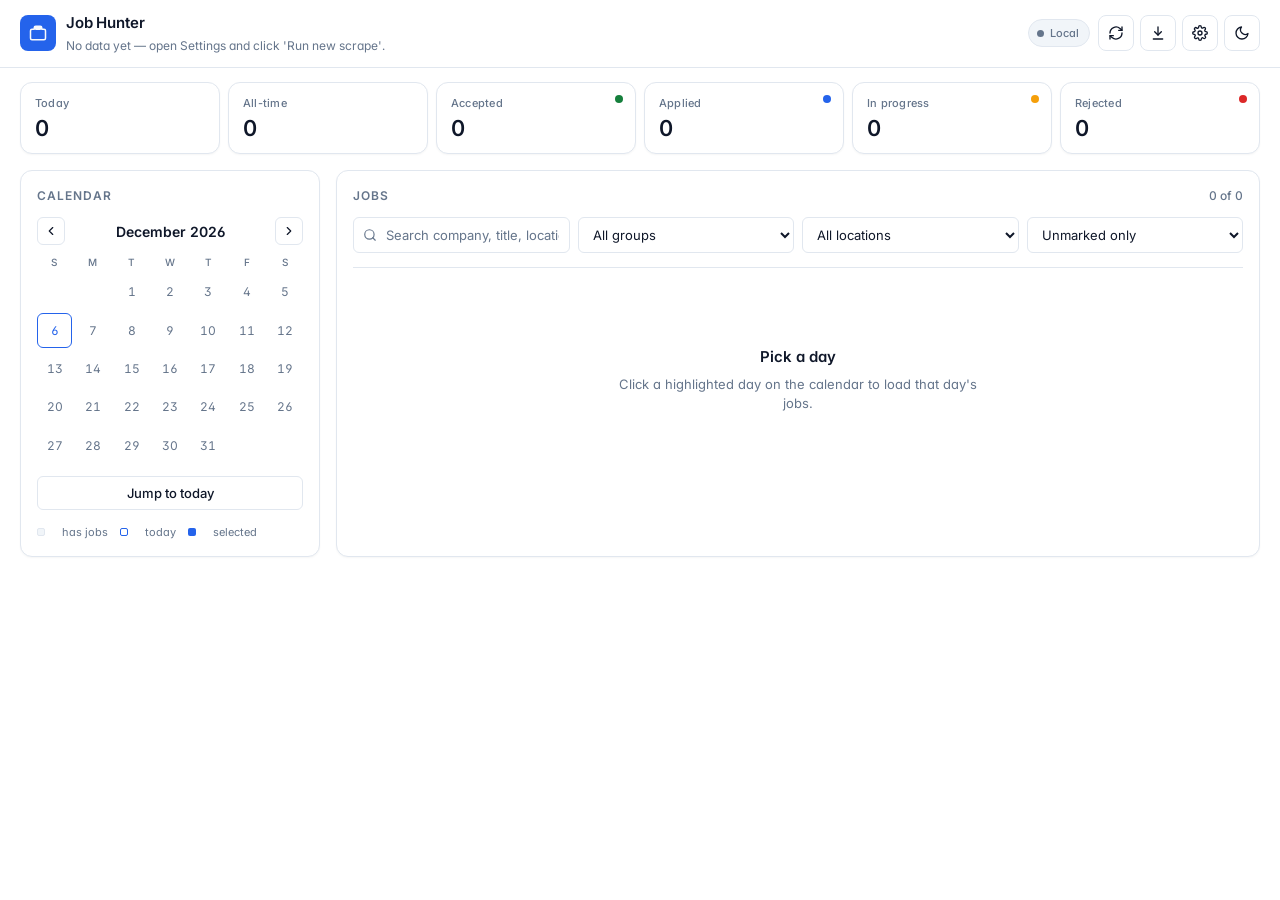
==== commit 2cbf159a: "feat: cross-device status sync + carry-forward + Settings modal Three linked pieces of work for real" ====
--- a/scraper/web/index.html
+++ b/scraper/web/index.html
@@ -24,14 +24,17 @@
     </div>
 
     <div class="header-actions">
+      <div id="sync-chip" class="sync-chip" title="Sync status" aria-live="polite">
+        <span class="sync-dot"></span><span class="sync-label">Local</span>
+      </div>
       <button id="refresh-btn" class="icon-btn" title="Reload latest data" aria-label="Refresh">
         <svg viewBox="0 0 24 24" fill="none" stroke="currentColor" stroke-width="2" stroke-linecap="round" stroke-linejoin="round"><path d="M3 12a9 9 0 0 1 15-6.7L21 8"/><path d="M21 3v5h-5"/><path d="M21 12a9 9 0 0 1-15 6.7L3 16"/><path d="M3 21v-5h5"/></svg>
       </button>
-      <a id="rerun-btn" class="icon-btn" href="#" target="_blank" rel="noopener" title="Trigger a new scrape on GitHub">
-        <svg viewBox="0 0 24 24" fill="none" stroke="currentColor" stroke-width="2" stroke-linecap="round" stroke-linejoin="round"><path d="M13 2 3 14h9l-1 8 10-12h-9l1-8Z"/></svg>
-      </a>
       <button id="export-btn" class="icon-btn" title="Export current view to Excel" aria-label="Export">
         <svg viewBox="0 0 24 24" fill="none" stroke="currentColor" stroke-width="2" stroke-linecap="round" stroke-linejoin="round"><path d="M12 3v12"/><path d="m7 10 5 5 5-5"/><path d="M5 21h14"/></svg>
+      </button>
+      <button id="settings-btn" class="icon-btn" title="Settings" aria-label="Settings">
+        <svg viewBox="0 0 24 24" fill="none" stroke="currentColor" stroke-width="2" stroke-linecap="round" stroke-linejoin="round"><circle cx="12" cy="12" r="3"/><path d="M19.4 15a1.65 1.65 0 0 0 .33 1.82l.06.06a2 2 0 0 1-2.83 2.83l-.06-.06a1.65 1.65 0 0 0-1.82-.33 1.65 1.65 0 0 0-1 1.51V21a2 2 0 0 1-4 0v-.09a1.65 1.65 0 0 0-1-1.51 1.65 1.65 0 0 0-1.82.33l-.06.06a2 2 0 0 1-2.83-2.83l.06-.06a1.65 1.65 0 0 0 .33-1.82 1.65 1.65 0 0 0-1.51-1H3a2 2 0 0 1 0-4h.09a1.65 1.65 0 0 0 1.51-1 1.65 1.65 0 0 0-.33-1.82l-.06-.06a2 2 0 0 1 2.83-2.83l.06.06a1.65 1.65 0 0 0 1.82.33h0a1.65 1.65 0 0 0 1-1.51V3a2 2 0 0 1 4 0v.09a1.65 1.65 0 0 0 1 1.51h0a1.65 1.65 0 0 0 1.82-.33l.06-.06a2 2 0 0 1 2.83 2.83l-.06.06a1.65 1.65 0 0 0-.33 1.82v0a1.65 1.65 0 0 0 1.51 1H21a2 2 0 0 1 0 4h-.09a1.65 1.65 0 0 0-1.51 1z"/></svg>
       </button>
       <button id="theme-btn" class="icon-btn" title="Toggle theme" aria-label="Toggle theme">
         <svg class="icon-sun" viewBox="0 0 24 24" fill="none" stroke="currentColor" stroke-width="2" stroke-linecap="round" stroke-linejoin="round"><circle cx="12" cy="12" r="4"/><path d="M12 2v2"/><path d="M12 20v2"/><path d="m4.93 4.93 1.41 1.41"/><path d="m17.66 17.66 1.41 1.41"/><path d="M2 12h2"/><path d="M20 12h2"/><path d="m6.34 17.66-1.41 1.41"/><path d="m19.07 4.93-1.41 1.41"/></svg>
@@ -51,9 +54,7 @@
 
   <main class="layout">
     <aside class="calendar-pane" aria-label="Calendar">
-      <div class="pane-title">
-        <span>Calendar</span>
-      </div>
+      <div class="pane-title"><span>Calendar</span></div>
       <div class="cal-head">
         <button id="cal-prev" class="icon-btn-sm" aria-label="Previous month">
           <svg viewBox="0 0 24 24" fill="none" stroke="currentColor" stroke-width="2" stroke-linecap="round" stroke-linejoin="round"><path d="m15 18-6-6 6-6"/></svg>
@@ -115,6 +116,69 @@
     </section>
   </main>
 
+  <!-- Settings modal -->
+  <div id="settings-modal" class="modal" hidden>
+    <div class="modal-scrim" data-close="1"></div>
+    <div class="modal-panel" role="dialog" aria-modal="true" aria-labelledby="settings-title">
+      <div class="modal-head">
+        <h2 id="settings-title">Settings</h2>
+        <button class="icon-btn" data-close="1" aria-label="Close">
+          <svg viewBox="0 0 24 24" fill="none" stroke="currentColor" stroke-width="2" stroke-linecap="round" stroke-linejoin="round"><path d="M18 6 6 18"/><path d="m6 6 12 12"/></svg>
+        </button>
+      </div>
+      <div class="modal-body">
+        <section class="settings-section">
+          <div class="settings-section-head">
+            <h3>Cross-device sync</h3>
+            <span id="pat-status" class="chip chip-muted">Not connected</span>
+          </div>
+          <p class="settings-help">
+            Without sync, Accepted / Applied / In Progress / Reject marks
+            stay in this browser's local storage only. To sync across
+            devices, paste a GitHub Personal Access Token with
+            <code>public_repo</code> scope below — the app will push a
+            <code>status.json</code> file to your repo on every mark and
+            read it on every load.
+          </p>
+          <div class="form-row">
+            <label for="pat-input" class="sr-only">GitHub PAT</label>
+            <input id="pat-input" type="password" placeholder="ghp_xxxxxxxxxxxxxxxxxxxxxxxxxxxxxxxxxxxx" autocomplete="off" spellcheck="false" />
+            <button id="pat-save" class="btn btn-primary">Save</button>
+            <button id="pat-clear" class="btn btn-ghost">Clear</button>
+          </div>
+          <p class="settings-help settings-help-small">
+            Need a token? <a id="pat-link" href="https://github.com/settings/tokens/new?description=Job%20Hunter%20Dashboard&scopes=public_repo" target="_blank" rel="noopener">Create one on GitHub</a>
+            (the pre-filled scope is <code>public_repo</code>). The token
+            is stored only in this browser's local storage and is sent
+            directly to <code>api.github.com</code>; nothing goes to any
+            other server.
+          </p>
+        </section>
+
+        <section class="settings-section">
+          <h3>Scrape</h3>
+          <p class="settings-help">
+            The daily workflow runs every morning at 06:00 UTC. Hit
+            "Run new scrape" to trigger an immediate rebuild — this
+            opens the Actions page where you click "Run workflow".
+          </p>
+          <div class="form-row">
+            <a id="rerun-link" class="btn btn-ghost" href="#" target="_blank" rel="noopener">Run new scrape</a>
+            <span id="last-run" class="settings-meta">—</span>
+          </div>
+        </section>
+
+        <section class="settings-section">
+          <h3>Data</h3>
+          <div class="form-row">
+            <button id="purge-local" class="btn btn-ghost">Clear local marks</button>
+            <span class="settings-meta">Removes this browser's cache. Sync with GitHub on reload if connected.</span>
+          </div>
+        </section>
+      </div>
+    </div>
+  </div>
+
   <script src="https://cdn.sheetjs.com/xlsx-0.20.2/package/dist/xlsx.full.min.js"></script>
   <script src="app.js"></script>
 </body>
--- a/scraper/web/styles.css
+++ b/scraper/web/styles.css
@@ -126,6 +126,39 @@
 
 /* ───── Header actions ──────────────────────────────────────────────── */
 .header-actions { display: flex; gap: 6px; align-items: center; }
+
+/* Sync chip — small pill next to the action icons. */
+.sync-chip {
+  display: inline-flex;
+  align-items: center;
+  gap: 6px;
+  height: 28px;
+  padding: 0 10px 0 8px;
+  border: 1px solid hsl(var(--border));
+  border-radius: 999px;
+  background: hsl(var(--muted));
+  color: hsl(var(--muted-foreground));
+  font-size: 11px;
+  font-weight: 500;
+  white-space: nowrap;
+  margin-right: 2px;
+}
+.sync-chip .sync-dot {
+  width: 7px; height: 7px;
+  border-radius: 50%;
+  background: hsl(var(--muted-foreground));
+  flex-shrink: 0;
+}
+.sync-chip[data-state="syncing"] .sync-dot { background: hsl(var(--warning)); animation: pulse 1.2s ease-in-out infinite; }
+.sync-chip[data-state="synced"]  .sync-dot { background: hsl(var(--success)); }
+.sync-chip[data-state="error"]   .sync-dot { background: hsl(var(--destructive)); }
+.sync-chip[data-state="offline"] .sync-dot { background: hsl(var(--muted-foreground)); }
+@keyframes pulse { 0%,100% { opacity: 1; } 50% { opacity: .4; } }
+
+@media (max-width: 540px) {
+  .sync-chip .sync-label { display: none; }
+  .sync-chip { padding: 0 8px; }
+}
 .icon-btn, .icon-btn-sm {
   display: inline-flex;
   align-items: center;
@@ -668,5 +701,162 @@
   .controls { grid-template-columns: 1fr; }
 }
 
+/* ───── Carry-over badge ────────────────────────────────────────────── */
+.carry-badge {
+  display: inline-block;
+  margin-left: 8px;
+  padding: 1px 7px;
+  border-radius: 999px;
+  background: hsl(var(--warning) / .14);
+  color: hsl(var(--warning));
+  border: 1px solid hsl(var(--warning) / .4);
+  font-size: 10px;
+  font-weight: 500;
+  letter-spacing: .02em;
+  text-transform: uppercase;
+  vertical-align: middle;
+  white-space: nowrap;
+}
+.job.is-carryover {
+  background: linear-gradient(180deg, hsl(var(--warning) / .03), hsl(var(--card)));
+}
+
+/* ───── Modal ───────────────────────────────────────────────────────── */
+.modal {
+  position: fixed;
+  inset: 0;
+  z-index: 90;
+  display: flex;
+  align-items: center;
+  justify-content: center;
+  padding: 20px;
+}
+.modal[hidden] { display: none; }
+.modal-scrim {
+  position: absolute;
+  inset: 0;
+  background: rgb(0 0 0 / .5);
+  backdrop-filter: blur(2px);
+  -webkit-backdrop-filter: blur(2px);
+}
+.modal-panel {
+  position: relative;
+  background: hsl(var(--card));
+  color: hsl(var(--card-foreground));
+  border: 1px solid hsl(var(--border));
+  border-radius: var(--radius-lg);
+  box-shadow: 0 20px 60px -10px rgb(0 0 0 / .45);
+  width: min(640px, 100%);
+  max-height: calc(100dvh - 40px);
+  overflow: hidden;
+  display: flex;
+  flex-direction: column;
+  animation: modal-in .18s ease-out;
+}
+@keyframes modal-in {
+  from { opacity: 0; transform: translateY(8px) scale(.98); }
+  to   { opacity: 1; transform: translateY(0) scale(1); }
+}
+.modal-head {
+  display: flex;
+  align-items: center;
+  justify-content: space-between;
+  padding: 16px 20px;
+  border-bottom: 1px solid hsl(var(--border));
+}
+.modal-head h2 {
+  margin: 0;
+  font-size: 15px;
+  font-weight: 600;
+}
+.modal-body {
+  padding: 20px;
+  overflow-y: auto;
+  overflow-x: hidden;
+  display: flex;
+  flex-direction: column;
+  gap: 24px;
+}
+
+.settings-section h3 {
+  margin: 0 0 8px;
+  font-size: 13px;
+  font-weight: 600;
+  color: hsl(var(--foreground));
+}
+.settings-section-head {
+  display: flex;
+  align-items: center;
+  justify-content: space-between;
+  gap: 12px;
+  margin-bottom: 8px;
+}
+.settings-section-head h3 { margin: 0; }
+.settings-help {
+  color: hsl(var(--muted-foreground));
+  font-size: 13px;
+  line-height: 1.55;
+  margin: 0 0 12px;
+}
+.settings-help-small { font-size: 12px; margin-top: 10px; margin-bottom: 0; }
+.settings-help code {
+  background: hsl(var(--muted));
+  padding: 1px 5px;
+  border-radius: 3px;
+  font-family: var(--font-mono);
+  font-size: 11.5px;
+}
+.settings-help a { color: hsl(var(--primary)); text-underline-offset: 2px; }
+.settings-meta { font-size: 12px; color: hsl(var(--muted-foreground)); }
+
+.form-row {
+  display: flex;
+  gap: 8px;
+  align-items: center;
+  flex-wrap: wrap;
+}
+.form-row input[type="password"],
+.form-row input[type="text"] {
+  flex: 1 1 280px;
+  min-width: 0;
+  height: 36px;
+  padding: 0 10px;
+  background: hsl(var(--background));
+  color: hsl(var(--foreground));
+  border: 1px solid hsl(var(--input));
+  border-radius: var(--radius-sm);
+  font-family: var(--font-mono);
+  font-size: 12px;
+  outline: none;
+}
+.form-row input:focus { border-color: hsl(var(--ring)); }
+
+.btn-primary {
+  background: hsl(var(--primary));
+  color: hsl(var(--primary-foreground));
+  border: 1px solid hsl(var(--primary));
+}
+.btn-primary:hover { filter: brightness(1.08); }
+
+.chip {
+  display: inline-flex;
+  align-items: center;
+  height: 22px;
+  padding: 0 10px;
+  border-radius: 999px;
+  font-size: 11px;
+  font-weight: 500;
+  border: 1px solid transparent;
+}
+.chip-muted { background: hsl(var(--muted)); color: hsl(var(--muted-foreground)); border-color: hsl(var(--border)); }
+.chip-ok { background: hsl(var(--success) / .14); color: hsl(var(--success)); border-color: hsl(var(--success) / .4); }
+.chip-err { background: hsl(var(--destructive) / .14); color: hsl(var(--destructive)); border-color: hsl(var(--destructive) / .4); }
+
+.sr-only {
+  position: absolute;
+  width: 1px; height: 1px; padding: 0; margin: -1px;
+  overflow: hidden; clip: rect(0,0,0,0); white-space: nowrap; border: 0;
+}
+
 /* Restrain SheetJS warnings from showing */
 .xlsx-loading { pointer-events: none; opacity: 0.6; }
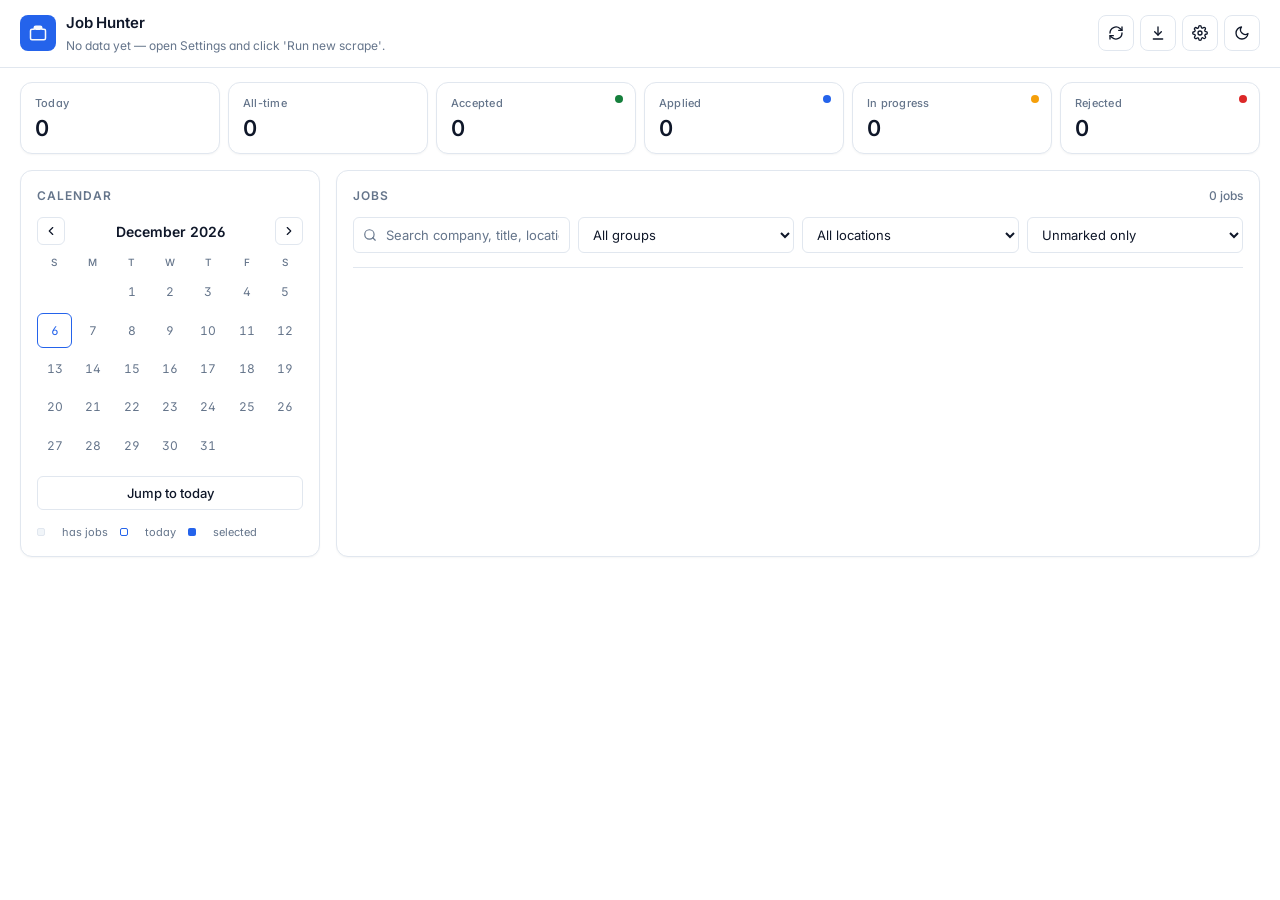
==== commit e38937eb: "feat(dashboard): client-side carry-forward, drop PAT/sync The PAT-based GitHub sync added a setup ta" ====
--- a/scraper/web/index.html
+++ b/scraper/web/index.html
@@ -24,9 +24,6 @@
     </div>
 
     <div class="header-actions">
-      <div id="sync-chip" class="sync-chip" title="Sync status" aria-live="polite">
-        <span class="sync-dot"></span><span class="sync-label">Local</span>
-      </div>
       <button id="refresh-btn" class="icon-btn" title="Reload latest data" aria-label="Refresh">
         <svg viewBox="0 0 24 24" fill="none" stroke="currentColor" stroke-width="2" stroke-linecap="round" stroke-linejoin="round"><path d="M3 12a9 9 0 0 1 15-6.7L21 8"/><path d="M21 3v5h-5"/><path d="M21 12a9 9 0 0 1-15 6.7L3 16"/><path d="M3 21v-5h5"/></svg>
       </button>
@@ -128,39 +125,28 @@
       </div>
       <div class="modal-body">
         <section class="settings-section">
-          <div class="settings-section-head">
-            <h3>Cross-device sync</h3>
-            <span id="pat-status" class="chip chip-muted">Not connected</span>
-          </div>
+          <h3>Carry-forward</h3>
           <p class="settings-help">
-            Without sync, Accepted / Applied / In Progress / Reject marks
-            stay in this browser's local storage only. To sync across
-            devices, paste a GitHub Personal Access Token with
-            <code>public_repo</code> scope below — the app will push a
-            <code>status.json</code> file to your repo on every mark and
-            read it on every load.
+            When you view <strong>today</strong>, jobs from prior days
+            that you haven't marked <em>Applied</em> or <em>Rejected</em>
+            roll forward onto today's list. So 250 fresh + 200 leftover
+            from yesterday = 450 to work through. Looking back at any
+            older day shows only that day's original batch.
           </p>
           <div class="form-row">
-            <label for="pat-input" class="sr-only">GitHub PAT</label>
-            <input id="pat-input" type="password" placeholder="ghp_xxxxxxxxxxxxxxxxxxxxxxxxxxxxxxxxxxxx" autocomplete="off" spellcheck="false" />
-            <button id="pat-save" class="btn btn-primary">Save</button>
-            <button id="pat-clear" class="btn btn-ghost">Clear</button>
+            <label class="toggle-row">
+              <input id="carry-toggle" type="checkbox" checked />
+              <span>Show carryover from prior days on today's view</span>
+            </label>
           </div>
-          <p class="settings-help settings-help-small">
-            Need a token? <a id="pat-link" href="https://github.com/settings/tokens/new?description=Job%20Hunter%20Dashboard&scopes=public_repo" target="_blank" rel="noopener">Create one on GitHub</a>
-            (the pre-filled scope is <code>public_repo</code>). The token
-            is stored only in this browser's local storage and is sent
-            directly to <code>api.github.com</code>; nothing goes to any
-            other server.
-          </p>
         </section>
 
         <section class="settings-section">
           <h3>Scrape</h3>
           <p class="settings-help">
             The daily workflow runs every morning at 06:00 UTC. Hit
-            "Run new scrape" to trigger an immediate rebuild — this
-            opens the Actions page where you click "Run workflow".
+            <em>Run new scrape</em> to trigger an immediate rebuild —
+            this opens GitHub Actions where you click "Run workflow".
           </p>
           <div class="form-row">
             <a id="rerun-link" class="btn btn-ghost" href="#" target="_blank" rel="noopener">Run new scrape</a>
@@ -169,11 +155,21 @@
         </section>
 
         <section class="settings-section">
-          <h3>Data</h3>
+          <h3>Your marks</h3>
+          <p class="settings-help">
+            Accept / Applied / In Progress / Reject marks live in
+            <strong>this browser</strong>. Clear browser data and they're
+            gone. To move them between devices, use Export / Import.
+          </p>
           <div class="form-row">
-            <button id="purge-local" class="btn btn-ghost">Clear local marks</button>
-            <span class="settings-meta">Removes this browser's cache. Sync with GitHub on reload if connected.</span>
+            <button id="export-marks" class="btn btn-ghost">Export marks</button>
+            <button id="import-marks" class="btn btn-ghost">Import marks</button>
+            <button id="purge-local" class="btn btn-ghost btn-danger">Clear all marks</button>
+            <input id="import-file" type="file" accept=".json,application/json" hidden />
           </div>
+          <p class="settings-help settings-help-small">
+            <span id="marks-count">0</span> marks in this browser.
+          </p>
         </section>
       </div>
     </div>
--- a/scraper/web/styles.css
+++ b/scraper/web/styles.css
@@ -126,39 +126,6 @@
 
 /* ───── Header actions ──────────────────────────────────────────────── */
 .header-actions { display: flex; gap: 6px; align-items: center; }
-
-/* Sync chip — small pill next to the action icons. */
-.sync-chip {
-  display: inline-flex;
-  align-items: center;
-  gap: 6px;
-  height: 28px;
-  padding: 0 10px 0 8px;
-  border: 1px solid hsl(var(--border));
-  border-radius: 999px;
-  background: hsl(var(--muted));
-  color: hsl(var(--muted-foreground));
-  font-size: 11px;
-  font-weight: 500;
-  white-space: nowrap;
-  margin-right: 2px;
-}
-.sync-chip .sync-dot {
-  width: 7px; height: 7px;
-  border-radius: 50%;
-  background: hsl(var(--muted-foreground));
-  flex-shrink: 0;
-}
-.sync-chip[data-state="syncing"] .sync-dot { background: hsl(var(--warning)); animation: pulse 1.2s ease-in-out infinite; }
-.sync-chip[data-state="synced"]  .sync-dot { background: hsl(var(--success)); }
-.sync-chip[data-state="error"]   .sync-dot { background: hsl(var(--destructive)); }
-.sync-chip[data-state="offline"] .sync-dot { background: hsl(var(--muted-foreground)); }
-@keyframes pulse { 0%,100% { opacity: 1; } 50% { opacity: .4; } }
-
-@media (max-width: 540px) {
-  .sync-chip .sync-label { display: none; }
-  .sync-chip { padding: 0 8px; }
-}
 .icon-btn, .icon-btn-sm {
   display: inline-flex;
   align-items: center;
@@ -838,6 +805,32 @@
 }
 .btn-primary:hover { filter: brightness(1.08); }
 
+.btn-danger {
+  color: hsl(var(--destructive));
+  border-color: hsl(var(--destructive) / .4);
+}
+.btn-danger:hover {
+  background: hsl(var(--destructive) / .1);
+  border-color: hsl(var(--destructive) / .6);
+}
+
+/* Toggle row — checkbox + label, used inside Settings sections. */
+.toggle-row {
+  display: inline-flex;
+  align-items: center;
+  gap: 8px;
+  font-size: 13px;
+  color: hsl(var(--foreground));
+  cursor: pointer;
+  user-select: none;
+}
+.toggle-row input[type="checkbox"] {
+  width: 16px;
+  height: 16px;
+  accent-color: hsl(var(--primary));
+  cursor: pointer;
+}
+
 .chip {
   display: inline-flex;
   align-items: center;
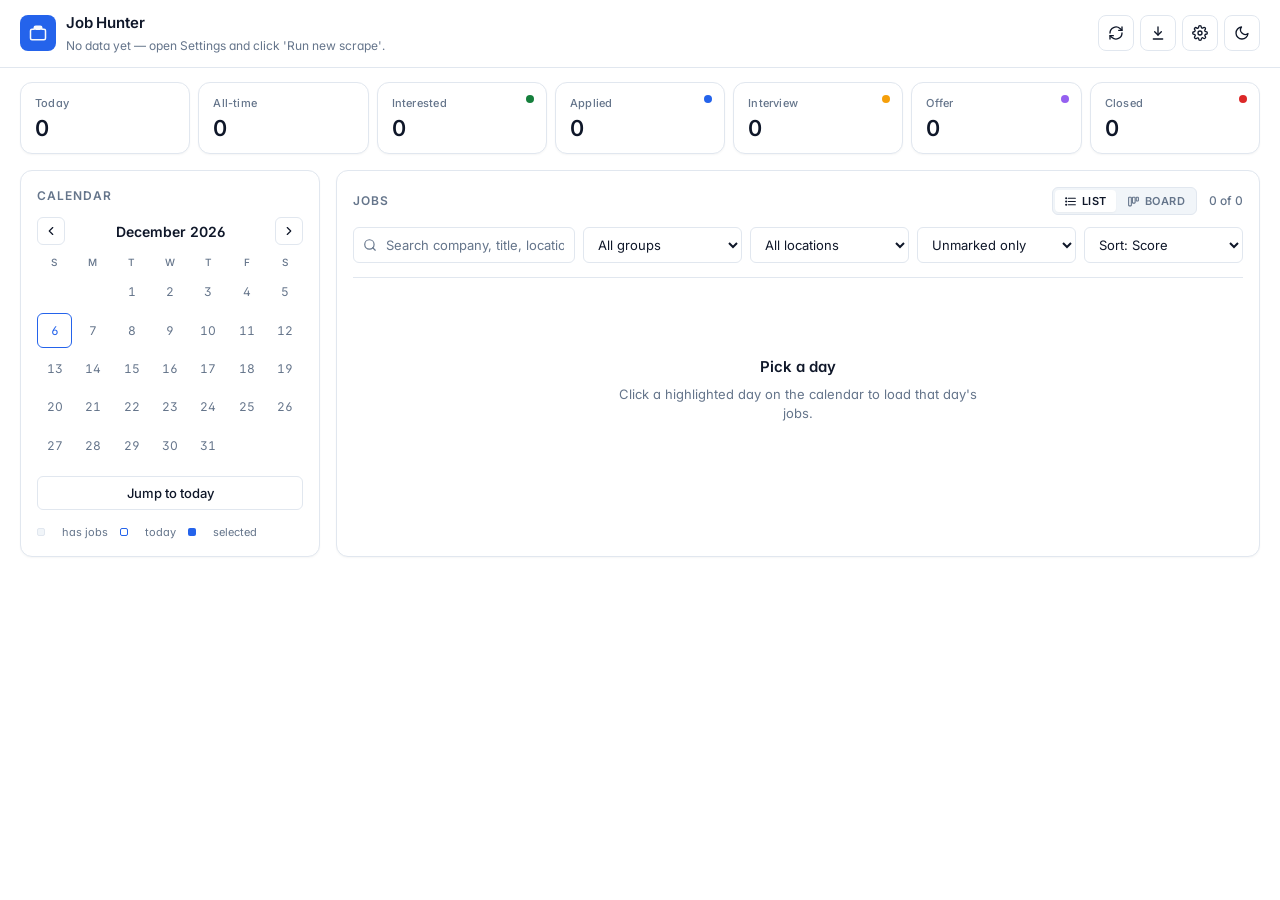
==== commit 78db006b: "feat(dashboard): v2 — Kanban board, detail drawer, richer pipeline Inspired by the canonical-pipelin" ====
--- a/scraper/web/index.html
+++ b/scraper/web/index.html
@@ -43,10 +43,11 @@
   <section class="kpi-strip" aria-label="Key metrics">
     <div class="kpi"><span class="kpi-label">Today</span><span id="kpi-today" class="kpi-value">—</span></div>
     <div class="kpi"><span class="kpi-label">All-time</span><span id="kpi-total" class="kpi-value">—</span></div>
-    <div class="kpi kpi-accept"><span class="kpi-label">Accepted</span><span id="kpi-accept" class="kpi-value">—</span></div>
+    <div class="kpi kpi-accept"><span class="kpi-label">Interested</span><span id="kpi-accept" class="kpi-value">—</span></div>
     <div class="kpi kpi-applied"><span class="kpi-label">Applied</span><span id="kpi-applied" class="kpi-value">—</span></div>
-    <div class="kpi kpi-inprogress"><span class="kpi-label">In progress</span><span id="kpi-inprogress" class="kpi-value">—</span></div>
-    <div class="kpi kpi-reject"><span class="kpi-label">Rejected</span><span id="kpi-reject" class="kpi-value">—</span></div>
+    <div class="kpi kpi-inprogress"><span class="kpi-label">Interview</span><span id="kpi-inprogress" class="kpi-value">—</span></div>
+    <div class="kpi kpi-offer"><span class="kpi-label">Offer</span><span id="kpi-offer" class="kpi-value">—</span></div>
+    <div class="kpi kpi-reject"><span class="kpi-label">Closed</span><span id="kpi-reject" class="kpi-value">—</span></div>
   </section>
 
   <main class="layout">
@@ -76,7 +77,19 @@
     <section class="jobs-pane" aria-label="Jobs">
       <div class="pane-title">
         <span>Jobs</span>
-        <span id="count" class="count">0 jobs</span>
+        <div class="pane-title-right">
+          <div class="view-toggle" role="tablist" aria-label="View mode">
+            <button data-view-toggle="list" class="active" role="tab" title="List view">
+              <svg viewBox="0 0 24 24" fill="none" stroke="currentColor" stroke-width="2" stroke-linecap="round" stroke-linejoin="round"><line x1="8" y1="6" x2="21" y2="6"/><line x1="8" y1="12" x2="21" y2="12"/><line x1="8" y1="18" x2="21" y2="18"/><circle cx="4" cy="6" r="1"/><circle cx="4" cy="12" r="1"/><circle cx="4" cy="18" r="1"/></svg>
+              <span>List</span>
+            </button>
+            <button data-view-toggle="board" role="tab" title="Pipeline board">
+              <svg viewBox="0 0 24 24" fill="none" stroke="currentColor" stroke-width="2" stroke-linecap="round" stroke-linejoin="round"><rect x="3" y="4" width="5" height="16" rx="1"/><rect x="10" y="4" width="5" height="11" rx="1"/><rect x="17" y="4" width="4" height="7" rx="1"/></svg>
+              <span>Board</span>
+            </button>
+          </div>
+          <span id="count" class="count">0 jobs</span>
+        </div>
       </div>
       <div class="controls">
         <div class="search-wrap">
@@ -103,15 +116,36 @@
         <select id="status" aria-label="Status">
           <option value="unmarked" selected>Unmarked only</option>
           <option value="">All statuses</option>
-          <option value="accept">Accepted</option>
+          <option value="interested">Interested</option>
           <option value="applied">Applied</option>
-          <option value="inprogress">In progress</option>
-          <option value="reject">Rejected</option>
+          <option value="interview">Interview</option>
+          <option value="offer">Offer</option>
+          <option value="closed">Closed</option>
+        </select>
+        <select id="sort" aria-label="Sort">
+          <option value="score">Sort: Score</option>
+          <option value="posted">Sort: Posted date</option>
+          <option value="company">Sort: Company A→Z</option>
+          <option value="title">Sort: Title A→Z</option>
         </select>
       </div>
       <div id="jobs" class="jobs"></div>
     </section>
   </main>
+
+  <!-- Detail drawer (slide-in) -->
+  <aside id="detail-drawer" class="drawer" hidden aria-label="Job details">
+    <div class="drawer-scrim" data-close="1"></div>
+    <div class="drawer-panel" role="dialog" aria-modal="true" aria-labelledby="drawer-title">
+      <div class="drawer-head">
+        <h2 id="drawer-title">Job details</h2>
+        <button class="icon-btn" data-close="1" aria-label="Close drawer">
+          <svg viewBox="0 0 24 24" fill="none" stroke="currentColor" stroke-width="2" stroke-linecap="round" stroke-linejoin="round"><path d="M18 6 6 18"/><path d="m6 6 12 12"/></svg>
+        </button>
+      </div>
+      <div id="drawer-body" class="drawer-body"></div>
+    </div>
+  </aside>
 
   <!-- Settings modal -->
   <div id="settings-modal" class="modal" hidden>
--- a/scraper/web/styles.css
+++ b/scraper/web/styles.css
@@ -166,7 +166,7 @@
 /* ───── KPI strip ───────────────────────────────────────────────────── */
 .kpi-strip {
   display: grid;
-  grid-template-columns: repeat(6, minmax(0, 1fr));
+  grid-template-columns: repeat(7, minmax(0, 1fr));
   gap: 8px;
   padding: 14px 20px 0;
   max-width: 1400px;
@@ -207,9 +207,12 @@
   width: 8px; height: 8px;
   border-radius: 50%;
 }
+.kpi-accept::after,
+.kpi-offer::after { content: ""; position: absolute; top: 12px; right: 12px; width: 8px; height: 8px; border-radius: 50%; }
 .kpi-accept::after     { background: hsl(var(--success)); }
 .kpi-applied::after    { background: hsl(var(--primary)); }
 .kpi-inprogress::after { background: hsl(var(--warning)); }
+.kpi-offer::after      { background: hsl(262 83% 66%); }
 .kpi-reject::after     { background: hsl(var(--destructive)); }
 
 /* ───── Layout ──────────────────────────────────────────────────────── */
@@ -614,7 +617,7 @@
 
 /* ───── Responsive ──────────────────────────────────────────────────── */
 @media (max-width: 1024px) {
-  .kpi-strip { grid-template-columns: repeat(6, minmax(90px, 1fr)); overflow-x: auto; padding-bottom: 4px; }
+  .kpi-strip { grid-template-columns: repeat(7, minmax(90px, 1fr)); overflow-x: auto; padding-bottom: 4px; }
   .kpi { min-width: 90px; }
 }
 
@@ -853,3 +856,528 @@
 
 /* Restrain SheetJS warnings from showing */
 .xlsx-loading { pointer-events: none; opacity: 0.6; }
+
+/* ───── View toggle (List ↔ Board) ──────────────────────────────────── */
+.pane-title-right {
+  display: flex;
+  align-items: center;
+  gap: 12px;
+}
+.view-toggle {
+  display: inline-flex;
+  background: hsl(var(--muted));
+  border: 1px solid hsl(var(--border));
+  border-radius: var(--radius-sm);
+  padding: 2px;
+  gap: 2px;
+}
+.view-toggle button {
+  display: inline-flex;
+  align-items: center;
+  gap: 5px;
+  background: transparent;
+  border: 0;
+  color: hsl(var(--muted-foreground));
+  padding: 4px 9px;
+  font-size: 11px;
+  font-weight: 600;
+  letter-spacing: .04em;
+  text-transform: uppercase;
+  border-radius: 4px;
+  cursor: pointer;
+  transition: background .15s, color .15s;
+}
+.view-toggle button svg { width: 13px; height: 13px; }
+.view-toggle button:hover { color: hsl(var(--foreground)); }
+.view-toggle button.active {
+  background: hsl(var(--card));
+  color: hsl(var(--foreground));
+  box-shadow: var(--shadow-sm);
+}
+
+/* The controls bar gains a 5th column (sort) on wide screens. */
+.controls {
+  grid-template-columns: 1.4fr repeat(4, minmax(120px, 1fr));
+}
+@media (max-width: 1024px) {
+  .controls { grid-template-columns: 1fr 1fr 1fr; }
+  .controls .search-wrap { grid-column: 1 / -1; }
+}
+@media (max-width: 560px) {
+  .controls { grid-template-columns: 1fr 1fr; }
+}
+@media (max-width: 380px) {
+  .controls { grid-template-columns: 1fr; }
+}
+
+/* ───── Stage borders (replace v1 status- borders) ───────────────────── */
+.job.stage-interested { border-left: 3px solid hsl(var(--success)); }
+.job.stage-applied    { border-left: 3px solid hsl(var(--primary)); }
+.job.stage-interview  { border-left: 3px solid hsl(var(--warning)); }
+.job.stage-offer      { border-left: 3px solid hsl(262 83% 66%); }
+.job.stage-closed     { border-left: 3px solid hsl(var(--destructive)); opacity: .55; }
+
+.status-row { grid-template-columns: repeat(4, 1fr); }
+.status-row button.active.interested {
+  background: hsl(var(--success) / .12);
+  color: hsl(var(--success));
+  border-color: hsl(var(--success) / .4);
+}
+.status-row button.active.applied {
+  background: hsl(var(--primary) / .12);
+  color: hsl(var(--primary));
+  border-color: hsl(var(--primary) / .4);
+}
+.status-row button.active.interview {
+  background: hsl(var(--warning) / .15);
+  color: hsl(var(--warning));
+  border-color: hsl(var(--warning) / .4);
+}
+.status-row button.active.closed {
+  background: hsl(var(--destructive) / .12);
+  color: hsl(var(--destructive));
+  border-color: hsl(var(--destructive) / .4);
+}
+
+.details-btn {
+  background: transparent;
+  border: 1px solid hsl(var(--border));
+  color: hsl(var(--muted-foreground));
+  padding: 5px 8px;
+  border-radius: var(--radius-sm);
+  cursor: pointer;
+  font-size: 11px;
+  font-weight: 500;
+  letter-spacing: .03em;
+  text-transform: uppercase;
+  transition: background .15s, color .15s, border-color .15s;
+}
+.details-btn:hover {
+  background: hsl(var(--accent));
+  color: hsl(var(--foreground));
+  border-color: hsl(var(--muted-foreground) / .4);
+}
+
+/* Note paperclip / offer / stale badges on cards ──────────────────── */
+.note-icon {
+  display: inline-flex;
+  vertical-align: middle;
+  margin-left: 8px;
+  color: hsl(var(--primary));
+}
+.note-icon svg { width: 13px; height: 13px; }
+.offer-badge {
+  display: inline-block;
+  margin-left: 8px;
+  padding: 1px 7px;
+  border-radius: 999px;
+  background: hsl(262 83% 66% / .14);
+  color: hsl(262 83% 66%);
+  border: 1px solid hsl(262 83% 66% / .4);
+  font-size: 10px;
+  font-weight: 600;
+  letter-spacing: .04em;
+  text-transform: uppercase;
+  vertical-align: middle;
+}
+.stale-badge {
+  display: inline-block;
+  margin-left: 8px;
+  padding: 1px 7px;
+  border-radius: 999px;
+  background: hsl(var(--destructive) / .12);
+  color: hsl(var(--destructive));
+  border: 1px solid hsl(var(--destructive) / .35);
+  font-size: 10px;
+  font-weight: 600;
+  letter-spacing: .04em;
+  text-transform: uppercase;
+  vertical-align: middle;
+  white-space: nowrap;
+}
+.stale-badge.mini {
+  margin-left: 0;
+  padding: 0 5px;
+  font-size: 9px;
+}
+
+.job.is-stale .meta-company::after {
+  content: "";
+  display: inline-block;
+  width: 5px; height: 5px;
+  border-radius: 50%;
+  background: hsl(var(--destructive));
+  margin-left: 6px;
+  vertical-align: middle;
+}
+
+/* ───── Board (Kanban) view ─────────────────────────────────────────── */
+.jobs.view-board { display: block; }
+.board-grid {
+  display: grid;
+  grid-template-columns: repeat(6, minmax(220px, 1fr));
+  gap: 10px;
+  align-items: start;
+}
+.board-col {
+  background: hsl(var(--muted) / .35);
+  border: 1px solid hsl(var(--border));
+  border-radius: var(--radius);
+  padding: 10px;
+  min-height: 200px;
+  display: flex;
+  flex-direction: column;
+  gap: 8px;
+}
+.board-col-head {
+  display: flex;
+  justify-content: space-between;
+  align-items: center;
+  padding-bottom: 8px;
+  border-bottom: 1px dashed hsl(var(--border));
+}
+.board-col-label {
+  font-size: 11px;
+  font-weight: 700;
+  letter-spacing: .06em;
+  text-transform: uppercase;
+  color: hsl(var(--foreground));
+  display: inline-flex;
+  align-items: center;
+  gap: 6px;
+}
+.board-col-label::before {
+  content: "";
+  width: 8px; height: 8px;
+  border-radius: 50%;
+  background: hsl(var(--muted-foreground));
+}
+.board-col-label.dot-success::before     { background: hsl(var(--success)); }
+.board-col-label.dot-primary::before     { background: hsl(var(--primary)); }
+.board-col-label.dot-warning::before     { background: hsl(var(--warning)); }
+.board-col-label.dot-purple::before      { background: hsl(262 83% 66%); }
+.board-col-label.dot-destructive::before { background: hsl(var(--destructive)); }
+.board-col-label.dot-muted::before       { background: hsl(var(--muted-foreground)); }
+.board-col-count {
+  background: hsl(var(--card));
+  border: 1px solid hsl(var(--border));
+  border-radius: 999px;
+  padding: 1px 8px;
+  font-size: 10px;
+  font-weight: 600;
+  color: hsl(var(--muted-foreground));
+  font-variant-numeric: tabular-nums;
+}
+.board-col-body {
+  display: flex;
+  flex-direction: column;
+  gap: 6px;
+  max-height: 70vh;
+  overflow-y: auto;
+  padding-right: 2px;
+}
+.board-empty {
+  text-align: center;
+  color: hsl(var(--muted-foreground));
+  padding: 20px 0;
+  font-size: 12px;
+  opacity: .6;
+}
+.board-card {
+  background: hsl(var(--card));
+  border: 1px solid hsl(var(--border));
+  border-radius: var(--radius-sm);
+  padding: 10px;
+  cursor: pointer;
+  transition: border-color .15s, transform .05s;
+  display: flex;
+  flex-direction: column;
+  gap: 4px;
+}
+.board-card:hover { border-color: hsl(var(--primary) / .6); }
+.board-card:active { transform: translateY(1px); }
+.board-card.is-stale { border-color: hsl(var(--destructive) / .55); }
+.board-card-head {
+  display: flex;
+  align-items: center;
+  gap: 6px;
+  margin-bottom: 2px;
+}
+.board-score {
+  font-family: var(--font-mono);
+  font-weight: 600;
+  font-size: 11px;
+  background: hsl(var(--muted));
+  border-radius: 4px;
+  padding: 1px 6px;
+  font-variant-numeric: tabular-nums;
+}
+.board-note-icon {
+  width: 12px; height: 12px;
+  color: hsl(var(--primary));
+}
+.board-title {
+  font-size: 13px;
+  font-weight: 600;
+  color: hsl(var(--foreground));
+  line-height: 1.3;
+  display: -webkit-box;
+  -webkit-line-clamp: 2;
+  -webkit-box-orient: vertical;
+  overflow: hidden;
+}
+.board-company {
+  font-size: 12px;
+  color: hsl(var(--muted-foreground));
+  font-weight: 500;
+}
+.board-meta {
+  font-size: 11px;
+  color: hsl(var(--muted-foreground));
+  opacity: .85;
+  display: -webkit-box;
+  -webkit-line-clamp: 1;
+  -webkit-box-orient: vertical;
+  overflow: hidden;
+}
+.board-sub {
+  font-size: 11px;
+  color: hsl(var(--warning));
+  font-weight: 500;
+  margin-top: 4px;
+}
+.board-next {
+  font-size: 11px;
+  color: hsl(var(--primary));
+  font-weight: 500;
+  margin-top: 2px;
+  display: -webkit-box;
+  -webkit-line-clamp: 2;
+  -webkit-box-orient: vertical;
+  overflow: hidden;
+}
+.board-tags {
+  display: flex;
+  flex-wrap: wrap;
+  gap: 3px;
+  margin-top: 6px;
+}
+.board-tags .tag {
+  font-size: 10px;
+  padding: 1px 6px;
+}
+
+@media (max-width: 1280px) {
+  .board-grid { grid-template-columns: repeat(3, minmax(220px, 1fr)); }
+}
+@media (max-width: 860px) {
+  .board-grid {
+    grid-auto-flow: column;
+    grid-auto-columns: 80vw;
+    grid-template-columns: none;
+    overflow-x: auto;
+    scroll-snap-type: x mandatory;
+    padding-bottom: 8px;
+  }
+  .board-col { scroll-snap-align: start; }
+  .board-col-body { max-height: none; }
+}
+
+/* ───── Detail drawer ──────────────────────────────────────────────── */
+.drawer {
+  position: fixed;
+  inset: 0;
+  z-index: 95;
+  display: flex;
+  justify-content: flex-end;
+}
+.drawer[hidden] { display: none; }
+.drawer-scrim {
+  position: absolute;
+  inset: 0;
+  background: rgb(0 0 0 / .5);
+  backdrop-filter: blur(2px);
+  -webkit-backdrop-filter: blur(2px);
+}
+.drawer-panel {
+  position: relative;
+  background: hsl(var(--card));
+  color: hsl(var(--card-foreground));
+  border-left: 1px solid hsl(var(--border));
+  width: min(540px, 100%);
+  max-width: 100%;
+  height: 100dvh;
+  box-shadow: -16px 0 40px -10px rgb(0 0 0 / .35);
+  display: flex;
+  flex-direction: column;
+  animation: drawer-in .2s ease-out;
+}
+@keyframes drawer-in {
+  from { transform: translateX(20px); opacity: 0; }
+  to   { transform: translateX(0); opacity: 1; }
+}
+.drawer-head {
+  display: flex;
+  align-items: center;
+  justify-content: space-between;
+  padding: 14px 18px;
+  border-bottom: 1px solid hsl(var(--border));
+  flex-shrink: 0;
+}
+.drawer-head h2 {
+  margin: 0;
+  font-size: 12px;
+  font-weight: 600;
+  color: hsl(var(--muted-foreground));
+  letter-spacing: .08em;
+  text-transform: uppercase;
+}
+.drawer-body {
+  padding: 18px;
+  overflow-y: auto;
+  display: flex;
+  flex-direction: column;
+  gap: 18px;
+  flex: 1;
+}
+.drawer-head-meta {
+  display: flex;
+  gap: 14px;
+  align-items: flex-start;
+}
+.drawer-score-pill {
+  display: flex;
+  flex-direction: column;
+  align-items: center;
+  justify-content: center;
+  background: hsl(var(--muted));
+  color: hsl(var(--foreground));
+  border-radius: var(--radius-sm);
+  font-weight: 600;
+  font-size: 16px;
+  padding: 8px 6px;
+  min-width: 52px;
+  font-variant-numeric: tabular-nums;
+  font-family: var(--font-mono);
+}
+.drawer-score-pill small {
+  font-size: 9px;
+  color: hsl(var(--muted-foreground));
+  font-weight: 500;
+  margin-top: 2px;
+  text-transform: uppercase;
+  letter-spacing: .06em;
+  font-family: var(--font-sans);
+}
+.drawer-head-text { flex: 1; min-width: 0; }
+.drawer-head-text h3 {
+  margin: 0 0 4px;
+  font-size: 16px;
+  font-weight: 600;
+  line-height: 1.3;
+}
+.drawer-sub {
+  color: hsl(var(--muted-foreground));
+  font-size: 12px;
+  display: flex;
+  flex-wrap: wrap;
+  gap: 4px 8px;
+  margin-bottom: 8px;
+}
+.drawer-actions {
+  display: flex;
+  align-items: center;
+  gap: 8px;
+  margin-top: 6px;
+}
+.drawer-actions .btn-primary {
+  text-decoration: none;
+  font-size: 12px;
+  padding: 6px 12px;
+}
+
+.drawer-section {
+  border-top: 1px solid hsl(var(--border));
+  padding-top: 14px;
+}
+.drawer-section h4 {
+  margin: 0 0 10px;
+  font-size: 11px;
+  font-weight: 700;
+  text-transform: uppercase;
+  letter-spacing: .08em;
+  color: hsl(var(--muted-foreground));
+}
+.drawer-grid-2 {
+  display: grid;
+  grid-template-columns: 1fr 1fr;
+  gap: 10px;
+  margin-bottom: 10px;
+}
+@media (max-width: 480px) {
+  .drawer-grid-2 { grid-template-columns: 1fr; }
+}
+.drawer-field {
+  display: flex;
+  flex-direction: column;
+  gap: 4px;
+  font-size: 12px;
+  color: hsl(var(--muted-foreground));
+  margin-bottom: 10px;
+}
+.drawer-field span { font-weight: 500; }
+.drawer-field input,
+.drawer-field select,
+.drawer-field textarea {
+  width: 100%;
+  padding: 8px 10px;
+  background: hsl(var(--background));
+  color: hsl(var(--foreground));
+  border: 1px solid hsl(var(--input));
+  border-radius: var(--radius-sm);
+  font-family: inherit;
+  font-size: 13px;
+  outline: none;
+  transition: border-color .15s;
+}
+.drawer-field textarea {
+  resize: vertical;
+  min-height: 100px;
+  line-height: 1.5;
+}
+.drawer-field input:focus,
+.drawer-field select:focus,
+.drawer-field textarea:focus { border-color: hsl(var(--ring)); }
+
+.drawer-history {
+  list-style: none;
+  margin: 0;
+  padding: 0;
+  display: flex;
+  flex-direction: column;
+  gap: 6px;
+  font-size: 12px;
+}
+.drawer-history li {
+  display: flex;
+  justify-content: space-between;
+  padding: 6px 10px;
+  background: hsl(var(--muted) / .5);
+  border-radius: var(--radius-sm);
+}
+.drawer-history li span:first-child {
+  color: hsl(var(--muted-foreground));
+  font-weight: 500;
+}
+.drawer-history li span:last-child {
+  color: hsl(var(--foreground));
+  font-variant-numeric: tabular-nums;
+}
+
+.drawer-footer {
+  border-top: 1px solid hsl(var(--border));
+  padding-top: 14px;
+  display: flex;
+  justify-content: flex-end;
+}
+.drawer-footer .btn { width: auto; margin-top: 0; }
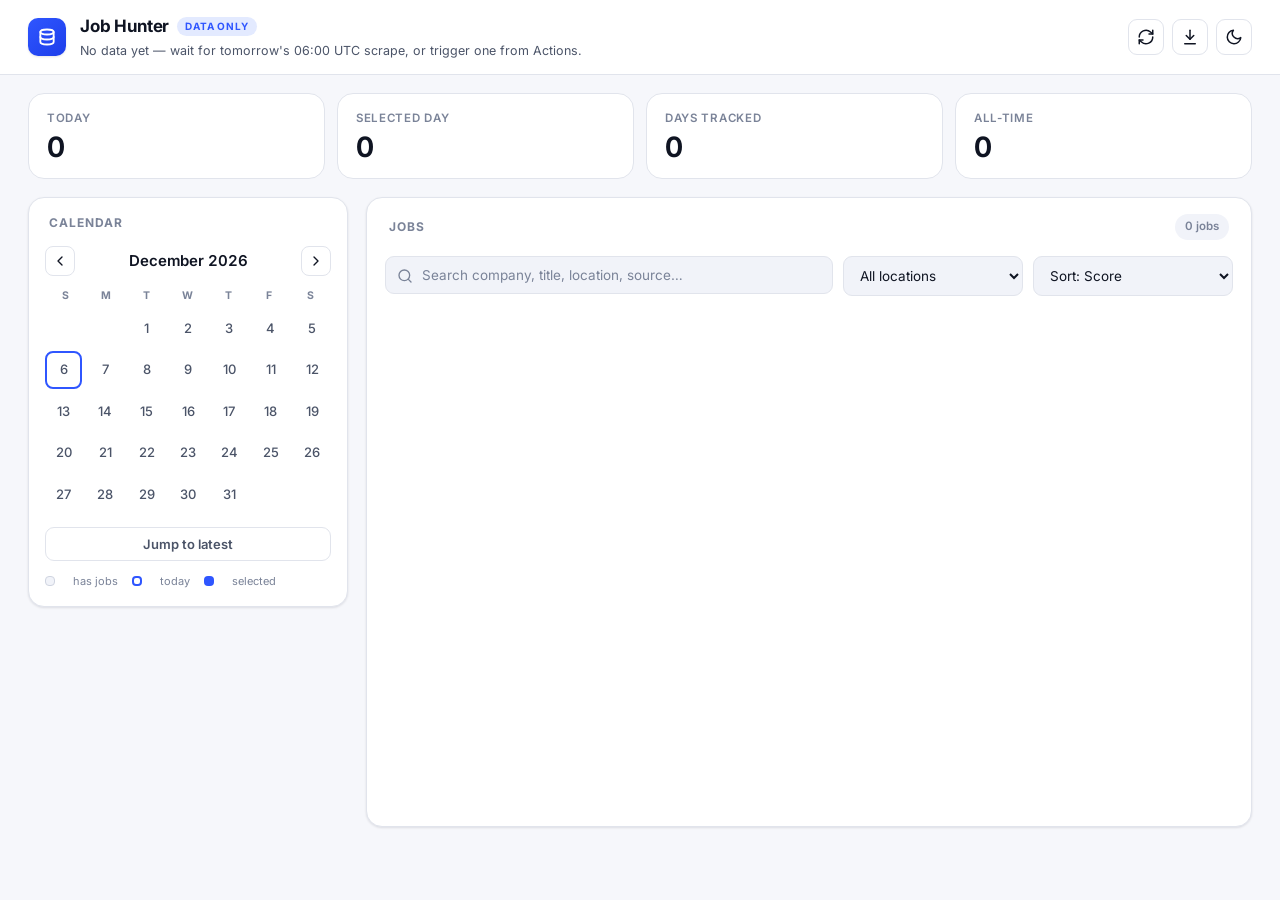
==== commit 294b9576: "feat: simplify dashboard, exclude Capgemini, wipe carry-forward User-requested cleanup of the data-o" ====
--- a/scraper/web/index.html
+++ b/scraper/web/index.html
@@ -2,36 +2,34 @@
 <html lang="en">
 <head>
   <meta charset="utf-8" />
-  <title>Job Hunter — Dashboard</title>
+  <title>Job Hunter — Data Roles Dashboard</title>
   <meta name="viewport" content="width=device-width, initial-scale=1, viewport-fit=cover" />
   <meta name="theme-color" content="#0b0e14" media="(prefers-color-scheme: dark)" />
   <meta name="theme-color" content="#ffffff" media="(prefers-color-scheme: light)" />
   <link rel="preconnect" href="https://fonts.googleapis.com" />
   <link rel="preconnect" href="https://fonts.gstatic.com" crossorigin />
-  <link rel="stylesheet" href="https://fonts.googleapis.com/css2?family=Inter:wght@400;500;600;700&family=JetBrains+Mono:wght@500&display=swap" />
+  <link rel="stylesheet" href="https://fonts.googleapis.com/css2?family=Inter:wght@400;500;600;700;800&family=JetBrains+Mono:wght@500&display=swap" />
   <link rel="stylesheet" href="styles.css" />
 </head>
 <body>
   <header class="topbar">
     <div class="brand">
       <span class="logo" aria-hidden="true">
-        <svg viewBox="0 0 24 24" fill="none" stroke="currentColor" stroke-width="2" stroke-linecap="round" stroke-linejoin="round"><path d="M20 7h-3V5a2 2 0 0 0-2-2H9a2 2 0 0 0-2 2v2H4a2 2 0 0 0-2 2v10a2 2 0 0 0 2 2h16a2 2 0 0 0 2-2V9a2 2 0 0 0-2-2ZM9 5h6v2H9Z"/></svg>
+        <svg viewBox="0 0 24 24" fill="none" stroke="currentColor" stroke-width="2.2" stroke-linecap="round" stroke-linejoin="round"><ellipse cx="12" cy="6" rx="8" ry="3"/><path d="M4 6v6c0 1.66 3.58 3 8 3s8-1.34 8-3V6"/><path d="M4 12v6c0 1.66 3.58 3 8 3s8-1.34 8-3v-6"/></svg>
       </span>
       <div class="brand-text">
-        <h1>Job Hunter</h1>
+        <h1>Job Hunter <span class="brand-tag">data only</span></h1>
         <p id="subtitle">Loading…</p>
       </div>
     </div>
 
     <div class="header-actions">
+      <a id="rerun-link" class="header-link" href="#" target="_blank" rel="noopener" title="Trigger a fresh scrape on GitHub Actions">Run scrape ↗</a>
       <button id="refresh-btn" class="icon-btn" title="Reload latest data" aria-label="Refresh">
         <svg viewBox="0 0 24 24" fill="none" stroke="currentColor" stroke-width="2" stroke-linecap="round" stroke-linejoin="round"><path d="M3 12a9 9 0 0 1 15-6.7L21 8"/><path d="M21 3v5h-5"/><path d="M21 12a9 9 0 0 1-15 6.7L3 16"/><path d="M3 21v-5h5"/></svg>
       </button>
       <button id="export-btn" class="icon-btn" title="Export current view to Excel" aria-label="Export">
         <svg viewBox="0 0 24 24" fill="none" stroke="currentColor" stroke-width="2" stroke-linecap="round" stroke-linejoin="round"><path d="M12 3v12"/><path d="m7 10 5 5 5-5"/><path d="M5 21h14"/></svg>
-      </button>
-      <button id="settings-btn" class="icon-btn" title="Settings" aria-label="Settings">
-        <svg viewBox="0 0 24 24" fill="none" stroke="currentColor" stroke-width="2" stroke-linecap="round" stroke-linejoin="round"><circle cx="12" cy="12" r="3"/><path d="M19.4 15a1.65 1.65 0 0 0 .33 1.82l.06.06a2 2 0 0 1-2.83 2.83l-.06-.06a1.65 1.65 0 0 0-1.82-.33 1.65 1.65 0 0 0-1 1.51V21a2 2 0 0 1-4 0v-.09a1.65 1.65 0 0 0-1-1.51 1.65 1.65 0 0 0-1.82.33l-.06.06a2 2 0 0 1-2.83-2.83l.06-.06a1.65 1.65 0 0 0 .33-1.82 1.65 1.65 0 0 0-1.51-1H3a2 2 0 0 1 0-4h.09a1.65 1.65 0 0 0 1.51-1 1.65 1.65 0 0 0-.33-1.82l-.06-.06a2 2 0 0 1 2.83-2.83l.06.06a1.65 1.65 0 0 0 1.82.33h0a1.65 1.65 0 0 0 1-1.51V3a2 2 0 0 1 4 0v.09a1.65 1.65 0 0 0 1 1.51h0a1.65 1.65 0 0 0 1.82-.33l.06-.06a2 2 0 0 1 2.83 2.83l-.06.06a1.65 1.65 0 0 0-.33 1.82v0a1.65 1.65 0 0 0 1.51 1H21a2 2 0 0 1 0 4h-.09a1.65 1.65 0 0 0-1.51 1z"/></svg>
       </button>
       <button id="theme-btn" class="icon-btn" title="Toggle theme" aria-label="Toggle theme">
         <svg class="icon-sun" viewBox="0 0 24 24" fill="none" stroke="currentColor" stroke-width="2" stroke-linecap="round" stroke-linejoin="round"><circle cx="12" cy="12" r="4"/><path d="M12 2v2"/><path d="M12 20v2"/><path d="m4.93 4.93 1.41 1.41"/><path d="m17.66 17.66 1.41 1.41"/><path d="M2 12h2"/><path d="M20 12h2"/><path d="m6.34 17.66-1.41 1.41"/><path d="m19.07 4.93-1.41 1.41"/></svg>
@@ -42,12 +40,9 @@
 
   <section class="kpi-strip" aria-label="Key metrics">
     <div class="kpi"><span class="kpi-label">Today</span><span id="kpi-today" class="kpi-value">—</span></div>
+    <div class="kpi"><span class="kpi-label">Selected day</span><span id="kpi-selected" class="kpi-value">—</span></div>
+    <div class="kpi"><span class="kpi-label">Days tracked</span><span id="kpi-days" class="kpi-value">—</span></div>
     <div class="kpi"><span class="kpi-label">All-time</span><span id="kpi-total" class="kpi-value">—</span></div>
-    <div class="kpi kpi-accept"><span class="kpi-label">Interested</span><span id="kpi-accept" class="kpi-value">—</span></div>
-    <div class="kpi kpi-applied"><span class="kpi-label">Applied</span><span id="kpi-applied" class="kpi-value">—</span></div>
-    <div class="kpi kpi-inprogress"><span class="kpi-label">Interview</span><span id="kpi-inprogress" class="kpi-value">—</span></div>
-    <div class="kpi kpi-offer"><span class="kpi-label">Offer</span><span id="kpi-offer" class="kpi-value">—</span></div>
-    <div class="kpi kpi-reject"><span class="kpi-label">Closed</span><span id="kpi-reject" class="kpi-value">—</span></div>
   </section>
 
   <main class="layout">
@@ -66,7 +61,7 @@
         <span>S</span><span>M</span><span>T</span><span>W</span><span>T</span><span>F</span><span>S</span>
       </div>
       <div id="calendar" class="cal-grid"></div>
-      <button id="today-btn" class="btn btn-ghost">Jump to today</button>
+      <button id="today-btn" class="btn btn-ghost btn-block">Jump to latest</button>
       <div class="legend">
         <span class="dot has-jobs"></span>has jobs
         <span class="dot today"></span>today
@@ -77,50 +72,17 @@
     <section class="jobs-pane" aria-label="Jobs">
       <div class="pane-title">
         <span>Jobs</span>
-        <div class="pane-title-right">
-          <div class="view-toggle" role="tablist" aria-label="View mode">
-            <button data-view-toggle="list" class="active" role="tab" title="List view">
-              <svg viewBox="0 0 24 24" fill="none" stroke="currentColor" stroke-width="2" stroke-linecap="round" stroke-linejoin="round"><line x1="8" y1="6" x2="21" y2="6"/><line x1="8" y1="12" x2="21" y2="12"/><line x1="8" y1="18" x2="21" y2="18"/><circle cx="4" cy="6" r="1"/><circle cx="4" cy="12" r="1"/><circle cx="4" cy="18" r="1"/></svg>
-              <span>List</span>
-            </button>
-            <button data-view-toggle="board" role="tab" title="Pipeline board">
-              <svg viewBox="0 0 24 24" fill="none" stroke="currentColor" stroke-width="2" stroke-linecap="round" stroke-linejoin="round"><rect x="3" y="4" width="5" height="16" rx="1"/><rect x="10" y="4" width="5" height="11" rx="1"/><rect x="17" y="4" width="4" height="7" rx="1"/></svg>
-              <span>Board</span>
-            </button>
-          </div>
-          <span id="count" class="count">0 jobs</span>
-        </div>
+        <span id="count" class="count">0 jobs</span>
       </div>
       <div class="controls">
         <div class="search-wrap">
           <svg class="search-icon" viewBox="0 0 24 24" fill="none" stroke="currentColor" stroke-width="2" stroke-linecap="round" stroke-linejoin="round"><circle cx="11" cy="11" r="8"/><path d="m21 21-4.3-4.3"/></svg>
           <input id="q" placeholder="Search company, title, location, source…" />
         </div>
-        <select id="group" aria-label="Group">
-          <option value="">All groups</option>
-          <option value="data">Data</option>
-          <option value="vibecoding">Vibecoding / AI</option>
-          <option value="fullstack">Full stack</option>
-          <option value="software">Software</option>
-          <option value="qa">QA / Test</option>
-          <option value="cloud">Cloud / DevOps</option>
-          <option value="security">Security</option>
-          <option value="analyst">Analyst</option>
-          <option value="product">Product / PM</option>
-        </select>
         <select id="loc" aria-label="Location">
           <option value="">All locations</option>
           <option value="preferred">Preferred (DFW)</option>
           <option value="remote">Remote</option>
-        </select>
-        <select id="status" aria-label="Status">
-          <option value="unmarked" selected>Unmarked only</option>
-          <option value="">All statuses</option>
-          <option value="interested">Interested</option>
-          <option value="applied">Applied</option>
-          <option value="interview">Interview</option>
-          <option value="offer">Offer</option>
-          <option value="closed">Closed</option>
         </select>
         <select id="sort" aria-label="Sort">
           <option value="score">Sort: Score</option>
@@ -133,7 +95,6 @@
     </section>
   </main>
 
-  <!-- Detail drawer (slide-in) -->
   <aside id="detail-drawer" class="drawer" hidden aria-label="Job details">
     <div class="drawer-scrim" data-close="1"></div>
     <div class="drawer-panel" role="dialog" aria-modal="true" aria-labelledby="drawer-title">
@@ -147,68 +108,6 @@
     </div>
   </aside>
 
-  <!-- Settings modal -->
-  <div id="settings-modal" class="modal" hidden>
-    <div class="modal-scrim" data-close="1"></div>
-    <div class="modal-panel" role="dialog" aria-modal="true" aria-labelledby="settings-title">
-      <div class="modal-head">
-        <h2 id="settings-title">Settings</h2>
-        <button class="icon-btn" data-close="1" aria-label="Close">
-          <svg viewBox="0 0 24 24" fill="none" stroke="currentColor" stroke-width="2" stroke-linecap="round" stroke-linejoin="round"><path d="M18 6 6 18"/><path d="m6 6 12 12"/></svg>
-        </button>
-      </div>
-      <div class="modal-body">
-        <section class="settings-section">
-          <h3>Carry-forward</h3>
-          <p class="settings-help">
-            When you view <strong>today</strong>, jobs from prior days
-            that you haven't marked <em>Applied</em> or <em>Rejected</em>
-            roll forward onto today's list. So 250 fresh + 200 leftover
-            from yesterday = 450 to work through. Looking back at any
-            older day shows only that day's original batch.
-          </p>
-          <div class="form-row">
-            <label class="toggle-row">
-              <input id="carry-toggle" type="checkbox" checked />
-              <span>Show carryover from prior days on today's view</span>
-            </label>
-          </div>
-        </section>
-
-        <section class="settings-section">
-          <h3>Scrape</h3>
-          <p class="settings-help">
-            The daily workflow runs every morning at 06:00 UTC. Hit
-            <em>Run new scrape</em> to trigger an immediate rebuild —
-            this opens GitHub Actions where you click "Run workflow".
-          </p>
-          <div class="form-row">
-            <a id="rerun-link" class="btn btn-ghost" href="#" target="_blank" rel="noopener">Run new scrape</a>
-            <span id="last-run" class="settings-meta">—</span>
-          </div>
-        </section>
-
-        <section class="settings-section">
-          <h3>Your marks</h3>
-          <p class="settings-help">
-            Accept / Applied / In Progress / Reject marks live in
-            <strong>this browser</strong>. Clear browser data and they're
-            gone. To move them between devices, use Export / Import.
-          </p>
-          <div class="form-row">
-            <button id="export-marks" class="btn btn-ghost">Export marks</button>
-            <button id="import-marks" class="btn btn-ghost">Import marks</button>
-            <button id="purge-local" class="btn btn-ghost btn-danger">Clear all marks</button>
-            <input id="import-file" type="file" accept=".json,application/json" hidden />
-          </div>
-          <p class="settings-help settings-help-small">
-            <span id="marks-count">0</span> marks in this browser.
-          </p>
-        </section>
-      </div>
-    </div>
-  </div>
-
   <script src="https://cdn.sheetjs.com/xlsx-0.20.2/package/dist/xlsx.full.min.js"></script>
   <script src="app.js"></script>
 </body>
--- a/scraper/web/styles.css
+++ b/scraper/web/styles.css
@@ -1,1383 +1,615 @@
-/* Job Hunter dashboard — shadcn-inspired, responsive, light+dark. */
-
-/* ───── Design tokens (HSL, shadcn-style) ───────────────────────────── */
-:root {
-  --background:        0 0% 100%;
-  --foreground:        222 47% 11%;
-  --card:              0 0% 100%;
-  --card-foreground:   222 47% 11%;
-  --muted:             210 40% 96%;
-  --muted-foreground:  215 16% 47%;
-  --border:            214 32% 91%;
-  --input:             214 32% 91%;
-  --ring:              221 83% 53%;
-  --primary:           221 83% 53%;
-  --primary-foreground:210 40% 98%;
-  --secondary:         210 40% 96%;
-  --secondary-foreground: 222 47% 11%;
-  --accent:            210 40% 96%;
-  --accent-foreground: 222 47% 11%;
-  --success:           142 72% 29%;
-  --warning:           38 92% 50%;
-  --destructive:       0 72% 51%;
-
-  --radius: 8px;
-  --radius-lg: 12px;
-  --radius-sm: 6px;
-  --font-sans: "Inter", ui-sans-serif, system-ui, -apple-system, BlinkMacSystemFont,
-               "Segoe UI", Roboto, "Helvetica Neue", Arial, sans-serif;
-  --font-mono: "JetBrains Mono", ui-monospace, SFMono-Regular, Menlo, monospace;
-  --shadow-sm: 0 1px 2px 0 rgb(0 0 0 / 0.04);
-  --shadow:    0 1px 3px 0 rgb(0 0 0 / 0.06), 0 1px 2px -1px rgb(0 0 0 / 0.04);
+/* ─── Job Hunter — data-only dashboard ──────────────────────────────
+   Minimal, modern, fast. Light + dark themes via [data-theme].
+   Designed for top-10-data-jobs-per-day browsing. ─────────────── */
+
+:root,
+[data-theme="light"] {
+  --bg:           #f6f7fb;
+  --surface:      #ffffff;
+  --surface-2:    #f1f3f9;
+  --surface-3:    #e7eaf2;
+  --border:       #e1e4ec;
+  --border-2:     #cfd4e0;
+
+  --text:         #0f1422;
+  --text-2:       #4b5468;
+  --text-3:       #7a8398;
+
+  --accent:       #2f56ff;
+  --accent-2:     #1d3eea;
+  --accent-soft:  #e3eaff;
+  --accent-text:  #ffffff;
+
+  --success:      #11875a;
+  --success-soft: #d8f0e3;
+  --warn:         #b46b00;
+  --warn-soft:    #fce5c2;
+  --danger:       #c62b3d;
+  --danger-soft:  #ffd9dc;
+
+  --shadow-sm: 0 1px 2px rgba(15, 20, 34, 0.05), 0 1px 3px rgba(15, 20, 34, 0.06);
+  --shadow-md: 0 4px 12px rgba(15, 20, 34, 0.08), 0 2px 4px rgba(15, 20, 34, 0.05);
+  --shadow-lg: 0 14px 32px rgba(15, 20, 34, 0.18);
+  --radius:    10px;
+  --radius-lg: 16px;
 }
 
 [data-theme="dark"] {
-  --background:        222 47% 5%;
-  --foreground:        210 40% 96%;
-  --card:              222 47% 7%;
-  --card-foreground:   210 40% 96%;
-  --muted:             217 33% 14%;
-  --muted-foreground:  215 20% 65%;
-  --border:            217 33% 17%;
-  --input:             217 33% 17%;
-  --ring:              217 91% 60%;
-  --primary:           217 91% 60%;
-  --primary-foreground:222 47% 11%;
-  --secondary:         217 33% 14%;
-  --secondary-foreground: 210 40% 96%;
-  --accent:            217 33% 14%;
-  --accent-foreground: 210 40% 96%;
-  --success:           142 71% 45%;
-  --warning:           38 92% 55%;
-  --destructive:       0 84% 60%;
-  --shadow-sm: 0 1px 2px 0 rgb(0 0 0 / 0.2);
-  --shadow:    0 4px 16px -4px rgb(0 0 0 / 0.35);
-}
-
-/* ───── Base ────────────────────────────────────────────────────────── */
-* { box-sizing: border-box; }
-html, body { height: 100%; }
-html { -webkit-text-size-adjust: 100%; }
+  --bg:           #0a0d15;
+  --surface:      #11151f;
+  --surface-2:    #161b27;
+  --surface-3:    #1e2434;
+  --border:       #232a3c;
+  --border-2:     #313a52;
+
+  --text:         #ecedf3;
+  --text-2:       #a3acc4;
+  --text-3:       #6c768f;
+
+  --accent:       #6e8aff;
+  --accent-2:     #8ba2ff;
+  --accent-soft:  rgba(110, 138, 255, 0.16);
+  --accent-text:  #0a0d15;
+
+  --success:      #45d39c;
+  --success-soft: rgba(69, 211, 156, 0.14);
+  --warn:         #f5b34d;
+  --warn-soft:    rgba(245, 179, 77, 0.14);
+  --danger:       #ff6b78;
+  --danger-soft:  rgba(255, 107, 120, 0.14);
+
+  --shadow-sm: 0 1px 2px rgba(0, 0, 0, 0.4);
+  --shadow-md: 0 6px 16px rgba(0, 0, 0, 0.5);
+  --shadow-lg: 0 18px 38px rgba(0, 0, 0, 0.55);
+}
+
+*, *::before, *::after { box-sizing: border-box; }
+html, body { margin: 0; padding: 0; }
 body {
-  margin: 0;
-  font-family: var(--font-sans);
-  background: hsl(var(--background));
-  color: hsl(var(--foreground));
-  font-size: 14px;
+  background: var(--bg);
+  color: var(--text);
+  font-family: "Inter", system-ui, -apple-system, "Segoe UI", Roboto, sans-serif;
+  font-size: 14.5px;
   line-height: 1.5;
   -webkit-font-smoothing: antialiased;
-  -moz-osx-font-smoothing: grayscale;
-  font-feature-settings: "cv11", "ss01";
-  min-height: 100vh;
-}
-::selection { background: hsl(var(--primary) / .25); }
-button { font-family: inherit; }
-*:focus-visible {
-  outline: 2px solid hsl(var(--ring));
-  outline-offset: 2px;
-  border-radius: var(--radius-sm);
-}
-
-/* ───── Top bar ─────────────────────────────────────────────────────── */
+  text-rendering: optimizeLegibility;
+}
+a { color: var(--accent); text-decoration: none; }
+a:hover { text-decoration: underline; }
+button { font-family: inherit; cursor: pointer; }
+input, select, textarea { font-family: inherit; font-size: inherit; color: var(--text); }
+
+/* ─── Topbar ───────────────────────────────────────────────────── */
 .topbar {
-  display: flex;
-  justify-content: space-between;
-  align-items: center;
-  gap: 16px;
-  padding: 12px 20px;
-  border-bottom: 1px solid hsl(var(--border));
-  background: hsl(var(--background) / .85);
-  backdrop-filter: saturate(140%) blur(10px);
-  -webkit-backdrop-filter: saturate(140%) blur(10px);
-  position: sticky;
-  top: 0;
-  z-index: 40;
-}
-.brand { display: flex; align-items: center; gap: 10px; min-width: 0; }
+  position: sticky; top: 0; z-index: 50;
+  display: flex; align-items: center; justify-content: space-between; gap: 16px;
+  padding: 14px 28px;
+  background: var(--surface);
+  border-bottom: 1px solid var(--border);
+  backdrop-filter: saturate(180%) blur(8px);
+}
+.brand { display: flex; align-items: center; gap: 14px; min-width: 0; }
+.brand .logo {
+  display: inline-flex; align-items: center; justify-content: center;
+  width: 38px; height: 38px;
+  border-radius: 10px;
+  background: linear-gradient(140deg, var(--accent), var(--accent-2));
+  color: white;
+  box-shadow: var(--shadow-sm);
+}
+.brand .logo svg { width: 20px; height: 20px; }
 .brand-text { min-width: 0; }
-.brand h1 {
+.brand-text h1 {
+  margin: 0;
+  font-size: 17px;
+  font-weight: 700;
+  letter-spacing: -0.01em;
+  display: flex; align-items: center; gap: 8px;
+}
+.brand-tag {
+  font-size: 10px;
+  font-weight: 700;
+  letter-spacing: 0.08em;
+  text-transform: uppercase;
+  color: var(--accent);
+  background: var(--accent-soft);
+  padding: 2px 8px;
+  border-radius: 999px;
+}
+.brand-text p {
+  margin: 2px 0 0;
+  font-size: 12.5px;
+  color: var(--text-2);
+  white-space: nowrap; overflow: hidden; text-overflow: ellipsis;
+  max-width: 60vw;
+}
+.header-actions { display: flex; align-items: center; gap: 8px; }
+.header-link {
+  font-size: 13px;
+  font-weight: 500;
+  color: var(--text-2);
+  padding: 8px 12px;
+  border-radius: 8px;
+  border: 1px solid var(--border);
+}
+.header-link:hover { background: var(--surface-2); text-decoration: none; color: var(--text); }
+.icon-btn, .icon-btn-sm {
+  display: inline-flex; align-items: center; justify-content: center;
+  border: 1px solid var(--border);
+  background: var(--surface);
+  color: var(--text);
+  border-radius: 9px;
+  transition: background 0.12s, border-color 0.12s, transform 0.12s;
+}
+.icon-btn { width: 36px; height: 36px; }
+.icon-btn-sm { width: 30px; height: 30px; border-radius: 8px; }
+.icon-btn:hover, .icon-btn-sm:hover {
+  background: var(--surface-2);
+  border-color: var(--border-2);
+}
+.icon-btn:active, .icon-btn-sm:active { transform: scale(0.96); }
+.icon-btn svg, .icon-btn-sm svg { width: 18px; height: 18px; }
+.icon-btn .icon-sun, .icon-btn .icon-moon { display: none; }
+[data-theme="light"] .icon-btn .icon-moon { display: block; }
+[data-theme="dark"] .icon-btn .icon-sun { display: block; }
+#refresh-btn.spinning svg { animation: spin 0.6s linear; }
+@keyframes spin { to { transform: rotate(360deg); } }
+
+/* ─── KPI strip ────────────────────────────────────────────────── */
+.kpi-strip {
+  display: grid;
+  grid-template-columns: repeat(4, 1fr);
+  gap: 12px;
+  padding: 18px 28px;
+  background: var(--bg);
+}
+.kpi {
+  background: var(--surface);
+  border: 1px solid var(--border);
+  border-radius: var(--radius-lg);
+  padding: 16px 18px;
+  display: flex; flex-direction: column; gap: 4px;
+  transition: border-color 0.15s;
+}
+.kpi:hover { border-color: var(--border-2); }
+.kpi-label {
+  font-size: 11.5px;
+  font-weight: 600;
+  letter-spacing: 0.06em;
+  text-transform: uppercase;
+  color: var(--text-3);
+}
+.kpi-value {
+  font-size: 28px;
+  font-weight: 700;
+  color: var(--text);
+  font-variant-numeric: tabular-nums;
+  line-height: 1.1;
+}
+
+/* ─── Layout ───────────────────────────────────────────────────── */
+.layout {
+  display: grid;
+  grid-template-columns: 320px 1fr;
+  gap: 18px;
+  padding: 0 28px 36px;
+  align-items: start;
+}
+@media (max-width: 980px) {
+  .layout { grid-template-columns: 1fr; }
+  .kpi-strip { grid-template-columns: repeat(2, 1fr); }
+}
+
+.pane-title {
+  display: flex; align-items: center; justify-content: space-between;
+  font-size: 12px;
+  font-weight: 700;
+  letter-spacing: 0.08em;
+  text-transform: uppercase;
+  color: var(--text-3);
+  padding: 0 4px 10px;
+}
+
+/* ─── Calendar ─────────────────────────────────────────────────── */
+.calendar-pane {
+  background: var(--surface);
+  border: 1px solid var(--border);
+  border-radius: var(--radius-lg);
+  padding: 16px;
+  position: sticky; top: 80px;
+  box-shadow: var(--shadow-sm);
+}
+.cal-head {
+  display: flex; align-items: center; justify-content: space-between;
+  padding: 4px 0 12px;
+}
+.cal-head h2 {
   margin: 0;
   font-size: 15px;
   font-weight: 600;
-  letter-spacing: -.01em;
-  color: hsl(var(--foreground));
-  white-space: nowrap;
-}
-.brand p {
-  margin: 2px 0 0;
-  color: hsl(var(--muted-foreground));
-  font-size: 12px;
   font-variant-numeric: tabular-nums;
-  white-space: nowrap;
-  overflow: hidden;
-  text-overflow: ellipsis;
-}
-.logo {
-  display: inline-flex;
-  align-items: center;
-  justify-content: center;
-  width: 36px; height: 36px;
-  border-radius: var(--radius);
-  background: hsl(var(--primary));
-  color: hsl(var(--primary-foreground));
-  flex-shrink: 0;
-}
-.logo svg { width: 18px; height: 18px; }
-
-/* ───── Header actions ──────────────────────────────────────────────── */
-.header-actions { display: flex; gap: 6px; align-items: center; }
-.icon-btn, .icon-btn-sm {
-  display: inline-flex;
-  align-items: center;
-  justify-content: center;
-  background: transparent;
-  border: 1px solid hsl(var(--border));
-  color: hsl(var(--foreground));
-  cursor: pointer;
-  transition: background .15s, border-color .15s;
-  text-decoration: none;
-}
-.icon-btn {
-  width: 36px; height: 36px;
-  border-radius: var(--radius);
-}
-.icon-btn-sm {
-  width: 28px; height: 28px;
-  border-radius: var(--radius-sm);
-}
-.icon-btn:hover, .icon-btn-sm:hover {
-  background: hsl(var(--accent));
-}
-.icon-btn svg, .icon-btn-sm svg {
-  width: 16px; height: 16px;
-  stroke-width: 2;
-}
-
-/* Theme toggle shows sun in dark, moon in light. */
-.icon-sun { display: none; }
-.icon-moon { display: block; }
-[data-theme="dark"] .icon-sun { display: block; }
-[data-theme="dark"] .icon-moon { display: none; }
-
-/* Refresh-button spinning state. */
-.icon-btn.spinning svg { animation: spin 1s linear infinite; }
-@keyframes spin { to { transform: rotate(360deg); } }
-
-/* ───── KPI strip ───────────────────────────────────────────────────── */
-.kpi-strip {
-  display: grid;
-  grid-template-columns: repeat(7, minmax(0, 1fr));
-  gap: 8px;
-  padding: 14px 20px 0;
-  max-width: 1400px;
-  margin: 0 auto;
-  width: 100%;
-}
-.kpi {
-  position: relative;
-  background: hsl(var(--card));
-  border: 1px solid hsl(var(--border));
-  border-radius: var(--radius-lg);
-  padding: 12px 14px;
-  box-shadow: var(--shadow-sm);
-}
-.kpi-label {
-  display: block;
-  font-size: 11px;
-  color: hsl(var(--muted-foreground));
-  font-weight: 500;
-  letter-spacing: .02em;
-}
-.kpi-value {
-  display: block;
-  font-size: 22px;
-  font-weight: 600;
-  line-height: 1.2;
-  margin-top: 4px;
-  color: hsl(var(--foreground));
-  font-variant-numeric: tabular-nums;
-}
-.kpi-accept::after,
-.kpi-applied::after,
-.kpi-inprogress::after,
-.kpi-reject::after {
-  content: "";
-  position: absolute;
-  top: 12px; right: 12px;
-  width: 8px; height: 8px;
-  border-radius: 50%;
-}
-.kpi-accept::after,
-.kpi-offer::after { content: ""; position: absolute; top: 12px; right: 12px; width: 8px; height: 8px; border-radius: 50%; }
-.kpi-accept::after     { background: hsl(var(--success)); }
-.kpi-applied::after    { background: hsl(var(--primary)); }
-.kpi-inprogress::after { background: hsl(var(--warning)); }
-.kpi-offer::after      { background: hsl(262 83% 66%); }
-.kpi-reject::after     { background: hsl(var(--destructive)); }
-
-/* ───── Layout ──────────────────────────────────────────────────────── */
-.layout {
-  display: grid;
-  grid-template-columns: 300px 1fr;
-  gap: 16px;
-  padding: 16px 20px 32px;
-  max-width: 1400px;
-  margin: 0 auto;
-  width: 100%;
-}
-
-/* ───── Panes ───────────────────────────────────────────────────────── */
-.calendar-pane, .jobs-pane {
-  background: hsl(var(--card));
-  border: 1px solid hsl(var(--border));
-  border-radius: var(--radius-lg);
-  padding: 16px;
-  box-shadow: var(--shadow-sm);
-}
-.calendar-pane { height: fit-content; position: sticky; top: 76px; }
-
-.pane-title {
-  display: flex;
-  align-items: center;
-  justify-content: space-between;
-  margin-bottom: 12px;
-  font-size: 12px;
-  color: hsl(var(--muted-foreground));
-  text-transform: uppercase;
-  letter-spacing: .08em;
-  font-weight: 600;
-}
-
-/* ───── Calendar ────────────────────────────────────────────────────── */
-.cal-head {
-  display: flex;
-  align-items: center;
-  justify-content: space-between;
-  margin-bottom: 10px;
-}
-.cal-head h2 {
-  margin: 0;
-  font-size: 14px;
-  font-weight: 600;
-  color: hsl(var(--foreground));
 }
 .cal-dow {
   display: grid;
   grid-template-columns: repeat(7, 1fr);
-  gap: 4px;
-  font-size: 10px;
-  color: hsl(var(--muted-foreground));
+  font-size: 10.5px;
+  font-weight: 700;
+  letter-spacing: 0.05em;
+  color: var(--text-3);
   text-align: center;
-  margin: 4px 0;
-  text-transform: uppercase;
-  font-weight: 500;
-  letter-spacing: .08em;
+  padding-bottom: 6px;
 }
 .cal-grid {
   display: grid;
   grid-template-columns: repeat(7, 1fr);
-  gap: 3px;
+  gap: 4px;
 }
 .cell {
-  aspect-ratio: 1 / 1;
-  border-radius: var(--radius-sm);
+  aspect-ratio: 1;
+  display: flex; align-items: center; justify-content: center;
+  position: relative;
+  font-size: 13px;
+  font-weight: 500;
+  color: var(--text-2);
+  border-radius: 8px;
   background: transparent;
-  border: 1px solid transparent;
-  display: flex;
-  flex-direction: column;
-  align-items: center;
-  justify-content: center;
-  font-size: 12px;
-  color: hsl(var(--muted-foreground));
+  transition: background 0.12s, color 0.12s, transform 0.12s;
   cursor: default;
-  user-select: none;
-  position: relative;
-  font-variant-numeric: tabular-nums;
-  transition: background .15s, border-color .15s, color .15s;
-}
+}
+.cell.empty { visibility: hidden; }
 .cell.has-jobs {
-  color: hsl(var(--foreground));
-  background: hsl(var(--muted));
+  color: var(--text);
+  font-weight: 600;
   cursor: pointer;
-}
-.cell.has-jobs:hover {
-  background: hsl(var(--accent));
-  border-color: hsl(var(--border));
+  background: var(--surface-2);
 }
 .cell.has-jobs::after {
   content: attr(data-count);
   position: absolute;
-  bottom: 2px;
+  bottom: 3px;
   font-size: 8.5px;
-  color: hsl(var(--muted-foreground));
-  font-weight: 500;
-}
-.cell.today { border-color: hsl(var(--primary)); color: hsl(var(--primary)); }
+  font-weight: 700;
+  letter-spacing: 0.04em;
+  color: var(--accent);
+  background: var(--accent-soft);
+  padding: 1px 5px;
+  border-radius: 999px;
+  line-height: 1.2;
+}
+.cell.has-jobs:hover { background: var(--surface-3); transform: scale(1.04); }
+.cell.today {
+  outline: 2px solid var(--accent);
+  outline-offset: -2px;
+}
 .cell.selected {
-  background: hsl(var(--primary));
-  color: hsl(var(--primary-foreground));
-  border-color: hsl(var(--primary));
-  font-weight: 600;
-}
-.cell.selected::after { color: hsl(var(--primary-foreground) / .7); }
-
-.btn {
-  font-family: inherit;
-  cursor: pointer;
-  font-size: 13px;
-  font-weight: 500;
-  padding: 8px 12px;
-  border-radius: var(--radius-sm);
-  transition: background .15s, border-color .15s, color .15s;
-}
-.btn-ghost {
-  margin-top: 12px;
-  width: 100%;
-  background: transparent;
-  border: 1px solid hsl(var(--border));
-  color: hsl(var(--foreground));
-}
-.btn-ghost:hover { background: hsl(var(--accent)); }
-
+  background: var(--accent) !important;
+  color: var(--accent-text) !important;
+}
+.cell.selected::after {
+  background: rgba(255, 255, 255, 0.25);
+  color: var(--accent-text);
+}
+#today-btn { width: 100%; margin-top: 14px; }
 .legend {
-  margin-top: 14px;
-  display: flex;
-  gap: 12px;
+  display: flex; flex-wrap: wrap; gap: 10px 14px;
+  padding-top: 12px;
+  font-size: 11px;
+  color: var(--text-3);
   align-items: center;
-  flex-wrap: wrap;
-  font-size: 11px;
-  color: hsl(var(--muted-foreground));
 }
 .legend .dot {
-  width: 8px; height: 8px;
-  border-radius: 2px;
   display: inline-block;
-  margin-right: 5px;
+  width: 10px; height: 10px;
+  border-radius: 4px;
+  margin-right: 4px;
   vertical-align: middle;
 }
-.dot.has-jobs { background: hsl(var(--muted)); border: 1px solid hsl(var(--border)); }
-.dot.today    { background: transparent; border: 1px solid hsl(var(--primary)); }
-.dot.selected { background: hsl(var(--primary)); }
-
-/* ───── Controls ────────────────────────────────────────────────────── */
+.legend .dot.has-jobs { background: var(--surface-2); border: 1px solid var(--border-2); }
+.legend .dot.today    { background: transparent; border: 2px solid var(--accent); }
+.legend .dot.selected { background: var(--accent); }
+
+/* ─── Jobs pane ────────────────────────────────────────────────── */
+.jobs-pane {
+  background: var(--surface);
+  border: 1px solid var(--border);
+  border-radius: var(--radius-lg);
+  padding: 16px 18px 22px;
+  box-shadow: var(--shadow-sm);
+  min-height: 70vh;
+}
+.count {
+  font-size: 11.5px;
+  font-weight: 600;
+  color: var(--text-3);
+  background: var(--surface-2);
+  padding: 4px 10px;
+  border-radius: 999px;
+  letter-spacing: 0;
+  text-transform: none;
+}
+
+/* ─── Controls ─────────────────────────────────────────────────── */
 .controls {
   display: grid;
-  grid-template-columns: 1fr repeat(3, minmax(130px, 1fr));
-  gap: 8px;
-  padding-bottom: 14px;
-  border-bottom: 1px solid hsl(var(--border));
-  margin-bottom: 14px;
+  grid-template-columns: 1fr 180px 200px;
+  gap: 10px;
+  padding: 6px 0 16px;
+}
+@media (max-width: 700px) {
+  .controls { grid-template-columns: 1fr; }
 }
 .search-wrap { position: relative; }
 .search-icon {
-  position: absolute;
-  left: 10px;
-  top: 50%;
-  transform: translateY(-50%);
-  width: 14px; height: 14px;
-  color: hsl(var(--muted-foreground));
+  position: absolute; left: 12px; top: 50%; transform: translateY(-50%);
+  width: 16px; height: 16px;
+  color: var(--text-3);
   pointer-events: none;
 }
 .controls input,
 .controls select {
   width: 100%;
-  height: 36px;
-  background: hsl(var(--background));
-  color: hsl(var(--foreground));
-  border: 1px solid hsl(var(--input));
-  padding: 0 10px;
-  border-radius: var(--radius-sm);
-  font-size: 13px;
-  font-family: inherit;
+  padding: 10px 12px;
+  border-radius: 9px;
+  background: var(--surface-2);
+  border: 1px solid var(--border);
+  color: var(--text);
+  font-size: 13.5px;
   outline: none;
-  transition: border-color .15s;
-}
-.controls input::placeholder { color: hsl(var(--muted-foreground)); }
-.controls .search-wrap input { padding-left: 32px; }
+  transition: border-color 0.12s, background 0.12s;
+}
+.controls input { padding-left: 36px; }
 .controls input:focus,
-.controls select:focus { border-color: hsl(var(--ring)); }
-.count {
-  font-variant-numeric: tabular-nums;
-  font-size: 12px;
-  color: hsl(var(--muted-foreground));
-  text-transform: none;
-  letter-spacing: 0;
-  font-weight: 500;
-}
-
-/* ───── Jobs list ───────────────────────────────────────────────────── */
-.jobs { display: flex; flex-direction: column; gap: 8px; }
-
+.controls select:focus {
+  border-color: var(--accent);
+  background: var(--surface);
+}
+.controls input::placeholder { color: var(--text-3); }
+
+/* ─── Job cards ────────────────────────────────────────────────── */
+.jobs {
+  display: flex; flex-direction: column;
+  gap: 12px;
+}
 .job {
   display: grid;
-  grid-template-columns: 48px 1fr auto;
-  gap: 14px;
-  padding: 14px 16px;
-  border: 1px solid hsl(var(--border));
+  grid-template-columns: 60px 1fr auto;
+  gap: 16px;
+  align-items: center;
+  padding: 16px 18px;
+  background: var(--surface);
+  border: 1px solid var(--border);
   border-radius: var(--radius);
-  background: hsl(var(--card));
-  transition: border-color .15s, background .15s;
-  align-items: start;
-}
-.job:hover { border-color: hsl(var(--muted-foreground) / .5); }
-.job.status-accept     { border-left: 3px solid hsl(var(--success)); }
-.job.status-applied    { border-left: 3px solid hsl(var(--primary)); }
-.job.status-inprogress { border-left: 3px solid hsl(var(--warning)); }
-.job.status-reject     { border-left: 3px solid hsl(var(--destructive)); opacity: .55; }
-
-.score-pill {
-  display: flex;
-  flex-direction: column;
+  transition: border-color 0.15s, transform 0.15s, box-shadow 0.15s;
+}
+.job:hover {
+  border-color: var(--border-2);
+  transform: translateY(-1px);
+  box-shadow: var(--shadow-md);
+}
+.job-score {
+  width: 56px; height: 56px;
+  display: flex; align-items: center; justify-content: center;
+  font-family: "JetBrains Mono", monospace;
+  font-size: 18px;
+  font-weight: 600;
+  color: var(--accent);
+  background: var(--accent-soft);
+  border-radius: 12px;
+  font-variant-numeric: tabular-nums;
+}
+.job-main { min-width: 0; display: flex; flex-direction: column; gap: 6px; }
+.job-title {
+  margin: 0;
+  font-size: 15px;
+  font-weight: 600;
+  letter-spacing: -0.005em;
+  line-height: 1.35;
+}
+.job-title a { color: var(--text); }
+.job-title a:hover { color: var(--accent); text-decoration: none; }
+.job-meta {
+  font-size: 12.5px;
+  color: var(--text-2);
+  display: flex; flex-wrap: wrap; gap: 4px 6px;
   align-items: center;
-  justify-content: center;
-  background: hsl(var(--muted));
-  color: hsl(var(--foreground));
-  border-radius: var(--radius-sm);
-  font-weight: 600;
-  font-size: 15px;
-  padding: 6px 4px;
-  font-variant-numeric: tabular-nums;
-  min-height: 48px;
-  font-family: var(--font-mono);
-}
-.score-pill small {
-  font-size: 9px;
-  color: hsl(var(--muted-foreground));
-  font-weight: 500;
-  margin-top: 2px;
+}
+.job-company { font-weight: 600; color: var(--text); }
+.meta-sep { color: var(--text-3); font-weight: 700; }
+.job-source { font-family: "JetBrains Mono", monospace; font-size: 11.5px; color: var(--text-3); }
+.job-tags { display: flex; flex-wrap: wrap; gap: 5px; padding-top: 2px; }
+.tag {
+  font-size: 10.5px;
+  font-weight: 600;
+  letter-spacing: 0.04em;
   text-transform: uppercase;
-  letter-spacing: .06em;
-  font-family: var(--font-sans);
-}
-
-.job-main { min-width: 0; }
-.job-main h3 {
-  margin: 0 0 4px;
-  font-size: 14px;
-  font-weight: 600;
-  line-height: 1.35;
-}
-.job-main h3 a {
-  color: hsl(var(--foreground));
+  padding: 2px 8px;
+  border-radius: 999px;
+  background: var(--surface-2);
+  color: var(--text-2);
+  border: 1px solid var(--border);
+}
+.tag-data       { color: var(--accent); background: var(--accent-soft); border-color: transparent; }
+.tag-preferred  { color: var(--success); background: var(--success-soft); border-color: transparent; }
+.tag-remote     { color: var(--warn);    background: var(--warn-soft);    border-color: transparent; }
+.job-actions {
+  display: flex; flex-direction: column;
+  gap: 6px;
+  align-items: stretch;
+  min-width: 110px;
+}
+
+/* ─── Buttons ──────────────────────────────────────────────────── */
+.btn {
+  display: inline-flex; align-items: center; justify-content: center;
+  padding: 8px 14px;
+  font-size: 13px;
+  font-weight: 600;
+  border-radius: 9px;
+  border: 1px solid transparent;
+  background: var(--surface-2);
+  color: var(--text);
   text-decoration: none;
-}
-.job-main h3 a:hover { color: hsl(var(--primary)); }
-.job-main .meta {
-  color: hsl(var(--muted-foreground));
-  font-size: 12px;
-  display: flex;
-  flex-wrap: wrap;
-  gap: 4px 8px;
-  margin-bottom: 8px;
-}
-.job-main .meta .meta-company { color: hsl(var(--foreground)); font-weight: 500; }
-.job-main .meta .meta-sep     { color: hsl(var(--border)); }
-.job-main .meta .meta-source  { font-variant: small-caps; letter-spacing: .04em; font-size: 11px; }
-
-.job-main .tags { display: flex; flex-wrap: wrap; gap: 4px; }
-
-/* ───── Tag chips (uniform) ─────────────────────────────────────────── */
-.tag {
-  display: inline-flex;
-  align-items: center;
-  gap: 5px;
-  padding: 2px 8px;
-  border-radius: 4px;
-  background: hsl(var(--muted));
-  color: hsl(var(--foreground));
-  font-size: 11px;
-  font-weight: 500;
-  border: 1px solid hsl(var(--border));
-}
-.tag::before {
-  content: "";
-  width: 6px; height: 6px;
-  border-radius: 50%;
-  background: hsl(var(--muted-foreground));
-  display: inline-block;
-  flex: 0 0 auto;
-}
-.tag.data::before       { background: hsl(217 91% 60%); }
-.tag.vibecoding::before { background: hsl(262 83% 66%); }
-.tag.fullstack::before  { background: hsl(188 94% 45%); }
-.tag.software::before   { background: hsl(231 77% 66%); }
-.tag.qa::before         { background: hsl(330 81% 60%); }
-.tag.cloud::before      { background: hsl(199 89% 54%); }
-.tag.security::before   { background: hsl(0 84% 63%); }
-.tag.analyst::before    { background: hsl(271 81% 66%); }
-.tag.product::before    { background: hsl(45 93% 54%); }
-.tag.junior::before     { background: hsl(142 72% 48%); }
-.tag.preferred::before  { background: hsl(var(--success)); }
-.tag.remote::before     { background: hsl(var(--primary)); }
-
-/* ───── Actions (apply + status row) ────────────────────────────────── */
-.actions {
-  display: flex;
-  flex-direction: column;
-  gap: 6px;
-  min-width: 160px;
-}
-.actions a.apply {
-  display: inline-flex;
-  align-items: center;
-  justify-content: center;
-  gap: 6px;
-  background: hsl(var(--primary));
-  color: hsl(var(--primary-foreground));
-  padding: 8px 12px;
-  text-decoration: none;
-  border-radius: var(--radius-sm);
-  font-weight: 600;
-  font-size: 12px;
-  transition: filter .15s, transform .05s;
-  min-height: 36px;
-}
-.actions a.apply:hover { filter: brightness(1.08); }
-.actions a.apply:active { transform: translateY(1px); }
-
-.status-row {
-  display: grid;
-  grid-template-columns: repeat(4, 1fr);
-  gap: 3px;
-}
-.status-row button {
-  background: hsl(var(--background));
-  color: hsl(var(--muted-foreground));
-  border: 1px solid hsl(var(--border));
-  padding: 6px 4px;
-  border-radius: var(--radius-sm);
-  cursor: pointer;
-  font-size: 10px;
-  font-weight: 500;
-  text-transform: uppercase;
-  letter-spacing: .04em;
-  transition: background .15s, color .15s, border-color .15s;
-  min-height: 32px;
-}
-.status-row button:hover {
-  color: hsl(var(--foreground));
-  border-color: hsl(var(--muted-foreground) / .4);
-}
-.status-row button.active.accept {
-  background: hsl(var(--success) / .12);
-  color: hsl(var(--success));
-  border-color: hsl(var(--success) / .4);
-}
-.status-row button.active.applied {
-  background: hsl(var(--primary) / .12);
-  color: hsl(var(--primary));
-  border-color: hsl(var(--primary) / .4);
-}
-.status-row button.active.inprogress {
-  background: hsl(var(--warning) / .15);
-  color: hsl(var(--warning));
-  border-color: hsl(var(--warning) / .4);
-}
-.status-row button.active.reject {
-  background: hsl(var(--destructive) / .12);
-  color: hsl(var(--destructive));
-  border-color: hsl(var(--destructive) / .4);
-}
-
-/* ───── Empty state ─────────────────────────────────────────────────── */
+  transition: background 0.12s, color 0.12s, border-color 0.12s, transform 0.12s;
+  white-space: nowrap;
+}
+.btn:hover { text-decoration: none; }
+.btn:active { transform: scale(0.97); }
+.btn-primary {
+  background: var(--accent);
+  color: var(--accent-text);
+}
+.btn-primary:hover { background: var(--accent-2); }
+.btn-ghost {
+  background: transparent;
+  border-color: var(--border);
+  color: var(--text-2);
+}
+.btn-ghost:hover { background: var(--surface-2); color: var(--text); border-color: var(--border-2); }
+.btn-block { width: 100%; }
+
+/* ─── Empty state ──────────────────────────────────────────────── */
 .empty-state {
   text-align: center;
-  color: hsl(var(--muted-foreground));
-  padding: 64px 24px;
+  padding: 48px 16px;
+  color: var(--text-2);
 }
 .empty-state h3 {
-  color: hsl(var(--foreground));
-  margin: 0 0 6px;
-  font-size: 15px;
-  font-weight: 600;
-}
-.empty-state p { margin: 0; font-size: 13px; max-width: 360px; margin: 0 auto; }
-
-/* ───── Toast ───────────────────────────────────────────────────────── */
+  margin: 0 0 8px;
+  font-size: 16px;
+  font-weight: 700;
+  color: var(--text);
+}
+.empty-state p { margin: 0; font-size: 13.5px; }
+
+/* ─── Toast ────────────────────────────────────────────────────── */
 .toast {
   position: fixed;
-  bottom: 20px;
-  left: 50%;
-  transform: translateX(-50%) translateY(100%);
-  background: hsl(var(--foreground));
-  color: hsl(var(--background));
-  padding: 10px 16px;
-  border-radius: var(--radius);
+  bottom: 24px; left: 50%;
+  transform: translateX(-50%) translateY(20px);
+  padding: 10px 18px;
+  background: var(--text);
+  color: var(--bg);
+  border-radius: 999px;
   font-size: 13px;
   font-weight: 500;
-  box-shadow: var(--shadow);
+  box-shadow: var(--shadow-lg);
   opacity: 0;
-  transition: opacity .2s, transform .2s;
+  pointer-events: none;
+  transition: opacity 0.18s, transform 0.18s;
+  z-index: 200;
+}
+.toast.show {
+  opacity: 1;
+  transform: translateX(-50%) translateY(0);
+}
+
+/* ─── Drawer ───────────────────────────────────────────────────── */
+.drawer {
+  position: fixed; inset: 0;
   z-index: 100;
-  pointer-events: none;
-  max-width: calc(100vw - 40px);
-  text-align: center;
-}
-.toast.show { opacity: 1; transform: translateX(-50%) translateY(0); }
-
-/* ───── Responsive ──────────────────────────────────────────────────── */
-@media (max-width: 1024px) {
-  .kpi-strip { grid-template-columns: repeat(7, minmax(90px, 1fr)); overflow-x: auto; padding-bottom: 4px; }
-  .kpi { min-width: 90px; }
-}
-
-@media (max-width: 860px) {
-  .topbar { padding: 10px 14px; }
-  .brand-text { display: none; }
-  .brand .logo { width: 32px; height: 32px; }
-
-  .kpi-strip {
-    padding: 12px 14px 0;
-    grid-auto-flow: column;
-    grid-auto-columns: 120px;
-    grid-template-columns: none;
-    overflow-x: auto;
-    scroll-snap-type: x mandatory;
-    scrollbar-width: thin;
-  }
-  .kpi { scroll-snap-align: start; padding: 10px 12px; }
-  .kpi-value { font-size: 18px; }
-
-  .layout {
-    grid-template-columns: 1fr;
-    padding: 12px 14px 28px;
-    gap: 12px;
-  }
-  .calendar-pane { position: static; }
-  .controls { grid-template-columns: 1fr 1fr; }
-  .controls .search-wrap { grid-column: 1 / -1; }
-}
-
-@media (max-width: 560px) {
-  .job {
-    grid-template-columns: 44px 1fr;
-    grid-template-areas:
-      "score main"
-      "actions actions";
-    gap: 10px;
-  }
-  .score-pill    { grid-area: score; min-height: 44px; }
-  .job-main      { grid-area: main; }
-  .actions       { grid-area: actions; min-width: 0; }
-  .actions a.apply { padding: 10px; }
-  .job-main h3   { font-size: 13.5px; }
-
-  .controls { grid-template-columns: 1fr 1fr; }
-
-  .pane-title { font-size: 11px; }
-}
-
-@media (max-width: 380px) {
-  .controls { grid-template-columns: 1fr; }
-}
-
-/* ───── Carry-over badge ────────────────────────────────────────────── */
-.carry-badge {
-  display: inline-block;
-  margin-left: 8px;
-  padding: 1px 7px;
-  border-radius: 999px;
-  background: hsl(var(--warning) / .14);
-  color: hsl(var(--warning));
-  border: 1px solid hsl(var(--warning) / .4);
-  font-size: 10px;
-  font-weight: 500;
-  letter-spacing: .02em;
+}
+.drawer-scrim {
+  position: absolute; inset: 0;
+  background: rgba(8, 12, 22, 0.5);
+  backdrop-filter: blur(2px);
+}
+.drawer-panel {
+  position: absolute;
+  top: 0; right: 0; bottom: 0;
+  width: min(560px, 100%);
+  background: var(--surface);
+  border-left: 1px solid var(--border);
+  box-shadow: var(--shadow-lg);
+  display: flex; flex-direction: column;
+  animation: slideIn 0.22s cubic-bezier(0.2, 0.7, 0.2, 1);
+}
+@keyframes slideIn { from { transform: translateX(40px); opacity: 0; } to { transform: translateX(0); opacity: 1; } }
+.drawer-head {
+  padding: 16px 22px;
+  display: flex; align-items: center; justify-content: space-between;
+  border-bottom: 1px solid var(--border);
+}
+.drawer-head h2 { margin: 0; font-size: 15px; font-weight: 700; }
+.drawer-body {
+  padding: 22px;
+  overflow-y: auto;
+  flex: 1;
+}
+.drawer-head-meta {
+  display: flex; gap: 16px;
+  align-items: flex-start;
+  padding-bottom: 18px;
+  border-bottom: 1px solid var(--border);
+  margin-bottom: 18px;
+}
+.drawer-score {
+  flex-shrink: 0;
+  width: 64px; height: 64px;
+  display: flex; flex-direction: column;
+  align-items: center; justify-content: center;
+  font-family: "JetBrains Mono", monospace;
+  font-size: 22px;
+  font-weight: 700;
+  color: var(--accent);
+  background: var(--accent-soft);
+  border-radius: 14px;
+  font-variant-numeric: tabular-nums;
+  line-height: 1;
+}
+.drawer-score small {
+  font-family: "Inter", sans-serif;
+  font-size: 9px;
+  font-weight: 700;
+  letter-spacing: 0.08em;
   text-transform: uppercase;
-  vertical-align: middle;
-  white-space: nowrap;
-}
-.job.is-carryover {
-  background: linear-gradient(180deg, hsl(var(--warning) / .03), hsl(var(--card)));
-}
-
-/* ───── Modal ───────────────────────────────────────────────────────── */
-.modal {
-  position: fixed;
-  inset: 0;
-  z-index: 90;
-  display: flex;
-  align-items: center;
-  justify-content: center;
-  padding: 20px;
-}
-.modal[hidden] { display: none; }
-.modal-scrim {
-  position: absolute;
-  inset: 0;
-  background: rgb(0 0 0 / .5);
-  backdrop-filter: blur(2px);
-  -webkit-backdrop-filter: blur(2px);
-}
-.modal-panel {
-  position: relative;
-  background: hsl(var(--card));
-  color: hsl(var(--card-foreground));
-  border: 1px solid hsl(var(--border));
-  border-radius: var(--radius-lg);
-  box-shadow: 0 20px 60px -10px rgb(0 0 0 / .45);
-  width: min(640px, 100%);
-  max-height: calc(100dvh - 40px);
-  overflow: hidden;
-  display: flex;
-  flex-direction: column;
-  animation: modal-in .18s ease-out;
-}
-@keyframes modal-in {
-  from { opacity: 0; transform: translateY(8px) scale(.98); }
-  to   { opacity: 1; transform: translateY(0) scale(1); }
-}
-.modal-head {
-  display: flex;
-  align-items: center;
-  justify-content: space-between;
-  padding: 16px 20px;
-  border-bottom: 1px solid hsl(var(--border));
-}
-.modal-head h2 {
-  margin: 0;
-  font-size: 15px;
-  font-weight: 600;
-}
-.modal-body {
-  padding: 20px;
-  overflow-y: auto;
-  overflow-x: hidden;
-  display: flex;
-  flex-direction: column;
-  gap: 24px;
-}
-
-.settings-section h3 {
-  margin: 0 0 8px;
-  font-size: 13px;
-  font-weight: 600;
-  color: hsl(var(--foreground));
-}
-.settings-section-head {
-  display: flex;
-  align-items: center;
-  justify-content: space-between;
-  gap: 12px;
-  margin-bottom: 8px;
-}
-.settings-section-head h3 { margin: 0; }
-.settings-help {
-  color: hsl(var(--muted-foreground));
-  font-size: 13px;
-  line-height: 1.55;
-  margin: 0 0 12px;
-}
-.settings-help-small { font-size: 12px; margin-top: 10px; margin-bottom: 0; }
-.settings-help code {
-  background: hsl(var(--muted));
-  padding: 1px 5px;
-  border-radius: 3px;
-  font-family: var(--font-mono);
-  font-size: 11.5px;
-}
-.settings-help a { color: hsl(var(--primary)); text-underline-offset: 2px; }
-.settings-meta { font-size: 12px; color: hsl(var(--muted-foreground)); }
-
-.form-row {
-  display: flex;
-  gap: 8px;
-  align-items: center;
-  flex-wrap: wrap;
-}
-.form-row input[type="password"],
-.form-row input[type="text"] {
-  flex: 1 1 280px;
-  min-width: 0;
-  height: 36px;
-  padding: 0 10px;
-  background: hsl(var(--background));
-  color: hsl(var(--foreground));
-  border: 1px solid hsl(var(--input));
-  border-radius: var(--radius-sm);
-  font-family: var(--font-mono);
-  font-size: 12px;
-  outline: none;
-}
-.form-row input:focus { border-color: hsl(var(--ring)); }
-
-.btn-primary {
-  background: hsl(var(--primary));
-  color: hsl(var(--primary-foreground));
-  border: 1px solid hsl(var(--primary));
-}
-.btn-primary:hover { filter: brightness(1.08); }
-
-.btn-danger {
-  color: hsl(var(--destructive));
-  border-color: hsl(var(--destructive) / .4);
-}
-.btn-danger:hover {
-  background: hsl(var(--destructive) / .1);
-  border-color: hsl(var(--destructive) / .6);
-}
-
-/* Toggle row — checkbox + label, used inside Settings sections. */
-.toggle-row {
-  display: inline-flex;
-  align-items: center;
-  gap: 8px;
-  font-size: 13px;
-  color: hsl(var(--foreground));
-  cursor: pointer;
-  user-select: none;
-}
-.toggle-row input[type="checkbox"] {
-  width: 16px;
-  height: 16px;
-  accent-color: hsl(var(--primary));
-  cursor: pointer;
-}
-
-.chip {
-  display: inline-flex;
-  align-items: center;
-  height: 22px;
-  padding: 0 10px;
-  border-radius: 999px;
-  font-size: 11px;
-  font-weight: 500;
-  border: 1px solid transparent;
-}
-.chip-muted { background: hsl(var(--muted)); color: hsl(var(--muted-foreground)); border-color: hsl(var(--border)); }
-.chip-ok { background: hsl(var(--success) / .14); color: hsl(var(--success)); border-color: hsl(var(--success) / .4); }
-.chip-err { background: hsl(var(--destructive) / .14); color: hsl(var(--destructive)); border-color: hsl(var(--destructive) / .4); }
-
-.sr-only {
-  position: absolute;
-  width: 1px; height: 1px; padding: 0; margin: -1px;
-  overflow: hidden; clip: rect(0,0,0,0); white-space: nowrap; border: 0;
-}
-
-/* Restrain SheetJS warnings from showing */
-.xlsx-loading { pointer-events: none; opacity: 0.6; }
-
-/* ───── View toggle (List ↔ Board) ──────────────────────────────────── */
-.pane-title-right {
-  display: flex;
-  align-items: center;
-  gap: 12px;
-}
-.view-toggle {
-  display: inline-flex;
-  background: hsl(var(--muted));
-  border: 1px solid hsl(var(--border));
-  border-radius: var(--radius-sm);
-  padding: 2px;
-  gap: 2px;
-}
-.view-toggle button {
-  display: inline-flex;
-  align-items: center;
-  gap: 5px;
-  background: transparent;
-  border: 0;
-  color: hsl(var(--muted-foreground));
-  padding: 4px 9px;
-  font-size: 11px;
-  font-weight: 600;
-  letter-spacing: .04em;
-  text-transform: uppercase;
-  border-radius: 4px;
-  cursor: pointer;
-  transition: background .15s, color .15s;
-}
-.view-toggle button svg { width: 13px; height: 13px; }
-.view-toggle button:hover { color: hsl(var(--foreground)); }
-.view-toggle button.active {
-  background: hsl(var(--card));
-  color: hsl(var(--foreground));
-  box-shadow: var(--shadow-sm);
-}
-
-/* The controls bar gains a 5th column (sort) on wide screens. */
-.controls {
-  grid-template-columns: 1.4fr repeat(4, minmax(120px, 1fr));
-}
-@media (max-width: 1024px) {
-  .controls { grid-template-columns: 1fr 1fr 1fr; }
-  .controls .search-wrap { grid-column: 1 / -1; }
-}
-@media (max-width: 560px) {
-  .controls { grid-template-columns: 1fr 1fr; }
-}
-@media (max-width: 380px) {
-  .controls { grid-template-columns: 1fr; }
-}
-
-/* ───── Stage borders (replace v1 status- borders) ───────────────────── */
-.job.stage-interested { border-left: 3px solid hsl(var(--success)); }
-.job.stage-applied    { border-left: 3px solid hsl(var(--primary)); }
-.job.stage-interview  { border-left: 3px solid hsl(var(--warning)); }
-.job.stage-offer      { border-left: 3px solid hsl(262 83% 66%); }
-.job.stage-closed     { border-left: 3px solid hsl(var(--destructive)); opacity: .55; }
-
-.status-row { grid-template-columns: repeat(4, 1fr); }
-.status-row button.active.interested {
-  background: hsl(var(--success) / .12);
-  color: hsl(var(--success));
-  border-color: hsl(var(--success) / .4);
-}
-.status-row button.active.applied {
-  background: hsl(var(--primary) / .12);
-  color: hsl(var(--primary));
-  border-color: hsl(var(--primary) / .4);
-}
-.status-row button.active.interview {
-  background: hsl(var(--warning) / .15);
-  color: hsl(var(--warning));
-  border-color: hsl(var(--warning) / .4);
-}
-.status-row button.active.closed {
-  background: hsl(var(--destructive) / .12);
-  color: hsl(var(--destructive));
-  border-color: hsl(var(--destructive) / .4);
-}
-
-.details-btn {
-  background: transparent;
-  border: 1px solid hsl(var(--border));
-  color: hsl(var(--muted-foreground));
-  padding: 5px 8px;
-  border-radius: var(--radius-sm);
-  cursor: pointer;
-  font-size: 11px;
-  font-weight: 500;
-  letter-spacing: .03em;
-  text-transform: uppercase;
-  transition: background .15s, color .15s, border-color .15s;
-}
-.details-btn:hover {
-  background: hsl(var(--accent));
-  color: hsl(var(--foreground));
-  border-color: hsl(var(--muted-foreground) / .4);
-}
-
-/* Note paperclip / offer / stale badges on cards ──────────────────── */
-.note-icon {
-  display: inline-flex;
-  vertical-align: middle;
-  margin-left: 8px;
-  color: hsl(var(--primary));
-}
-.note-icon svg { width: 13px; height: 13px; }
-.offer-badge {
-  display: inline-block;
-  margin-left: 8px;
-  padding: 1px 7px;
-  border-radius: 999px;
-  background: hsl(262 83% 66% / .14);
-  color: hsl(262 83% 66%);
-  border: 1px solid hsl(262 83% 66% / .4);
-  font-size: 10px;
-  font-weight: 600;
-  letter-spacing: .04em;
-  text-transform: uppercase;
-  vertical-align: middle;
-}
-.stale-badge {
-  display: inline-block;
-  margin-left: 8px;
-  padding: 1px 7px;
-  border-radius: 999px;
-  background: hsl(var(--destructive) / .12);
-  color: hsl(var(--destructive));
-  border: 1px solid hsl(var(--destructive) / .35);
-  font-size: 10px;
-  font-weight: 600;
-  letter-spacing: .04em;
-  text-transform: uppercase;
-  vertical-align: middle;
-  white-space: nowrap;
-}
-.stale-badge.mini {
-  margin-left: 0;
-  padding: 0 5px;
-  font-size: 9px;
-}
-
-.job.is-stale .meta-company::after {
-  content: "";
-  display: inline-block;
-  width: 5px; height: 5px;
-  border-radius: 50%;
-  background: hsl(var(--destructive));
-  margin-left: 6px;
-  vertical-align: middle;
-}
-
-/* ───── Board (Kanban) view ─────────────────────────────────────────── */
-.jobs.view-board { display: block; }
-.board-grid {
-  display: grid;
-  grid-template-columns: repeat(6, minmax(220px, 1fr));
-  gap: 10px;
-  align-items: start;
-}
-.board-col {
-  background: hsl(var(--muted) / .35);
-  border: 1px solid hsl(var(--border));
-  border-radius: var(--radius);
-  padding: 10px;
-  min-height: 200px;
-  display: flex;
-  flex-direction: column;
-  gap: 8px;
-}
-.board-col-head {
-  display: flex;
-  justify-content: space-between;
-  align-items: center;
-  padding-bottom: 8px;
-  border-bottom: 1px dashed hsl(var(--border));
-}
-.board-col-label {
-  font-size: 11px;
-  font-weight: 700;
-  letter-spacing: .06em;
-  text-transform: uppercase;
-  color: hsl(var(--foreground));
-  display: inline-flex;
-  align-items: center;
-  gap: 6px;
-}
-.board-col-label::before {
-  content: "";
-  width: 8px; height: 8px;
-  border-radius: 50%;
-  background: hsl(var(--muted-foreground));
-}
-.board-col-label.dot-success::before     { background: hsl(var(--success)); }
-.board-col-label.dot-primary::before     { background: hsl(var(--primary)); }
-.board-col-label.dot-warning::before     { background: hsl(var(--warning)); }
-.board-col-label.dot-purple::before      { background: hsl(262 83% 66%); }
-.board-col-label.dot-destructive::before { background: hsl(var(--destructive)); }
-.board-col-label.dot-muted::before       { background: hsl(var(--muted-foreground)); }
-.board-col-count {
-  background: hsl(var(--card));
-  border: 1px solid hsl(var(--border));
-  border-radius: 999px;
-  padding: 1px 8px;
-  font-size: 10px;
-  font-weight: 600;
-  color: hsl(var(--muted-foreground));
-  font-variant-numeric: tabular-nums;
-}
-.board-col-body {
-  display: flex;
-  flex-direction: column;
-  gap: 6px;
-  max-height: 70vh;
-  overflow-y: auto;
-  padding-right: 2px;
-}
-.board-empty {
-  text-align: center;
-  color: hsl(var(--muted-foreground));
-  padding: 20px 0;
-  font-size: 12px;
-  opacity: .6;
-}
-.board-card {
-  background: hsl(var(--card));
-  border: 1px solid hsl(var(--border));
-  border-radius: var(--radius-sm);
-  padding: 10px;
-  cursor: pointer;
-  transition: border-color .15s, transform .05s;
-  display: flex;
-  flex-direction: column;
-  gap: 4px;
-}
-.board-card:hover { border-color: hsl(var(--primary) / .6); }
-.board-card:active { transform: translateY(1px); }
-.board-card.is-stale { border-color: hsl(var(--destructive) / .55); }
-.board-card-head {
-  display: flex;
-  align-items: center;
-  gap: 6px;
-  margin-bottom: 2px;
-}
-.board-score {
-  font-family: var(--font-mono);
-  font-weight: 600;
-  font-size: 11px;
-  background: hsl(var(--muted));
-  border-radius: 4px;
-  padding: 1px 6px;
-  font-variant-numeric: tabular-nums;
-}
-.board-note-icon {
-  width: 12px; height: 12px;
-  color: hsl(var(--primary));
-}
-.board-title {
-  font-size: 13px;
-  font-weight: 600;
-  color: hsl(var(--foreground));
-  line-height: 1.3;
-  display: -webkit-box;
-  -webkit-line-clamp: 2;
-  -webkit-box-orient: vertical;
-  overflow: hidden;
-}
-.board-company {
-  font-size: 12px;
-  color: hsl(var(--muted-foreground));
-  font-weight: 500;
-}
-.board-meta {
-  font-size: 11px;
-  color: hsl(var(--muted-foreground));
-  opacity: .85;
-  display: -webkit-box;
-  -webkit-line-clamp: 1;
-  -webkit-box-orient: vertical;
-  overflow: hidden;
-}
-.board-sub {
-  font-size: 11px;
-  color: hsl(var(--warning));
-  font-weight: 500;
+  color: var(--accent);
   margin-top: 4px;
-}
-.board-next {
-  font-size: 11px;
-  color: hsl(var(--primary));
-  font-weight: 500;
-  margin-top: 2px;
-  display: -webkit-box;
-  -webkit-line-clamp: 2;
-  -webkit-box-orient: vertical;
-  overflow: hidden;
-}
-.board-tags {
-  display: flex;
-  flex-wrap: wrap;
-  gap: 3px;
-  margin-top: 6px;
-}
-.board-tags .tag {
-  font-size: 10px;
-  padding: 1px 6px;
-}
-
-@media (max-width: 1280px) {
-  .board-grid { grid-template-columns: repeat(3, minmax(220px, 1fr)); }
-}
-@media (max-width: 860px) {
-  .board-grid {
-    grid-auto-flow: column;
-    grid-auto-columns: 80vw;
-    grid-template-columns: none;
-    overflow-x: auto;
-    scroll-snap-type: x mandatory;
-    padding-bottom: 8px;
-  }
-  .board-col { scroll-snap-align: start; }
-  .board-col-body { max-height: none; }
-}
-
-/* ───── Detail drawer ──────────────────────────────────────────────── */
-.drawer {
-  position: fixed;
-  inset: 0;
-  z-index: 95;
-  display: flex;
-  justify-content: flex-end;
-}
-.drawer[hidden] { display: none; }
-.drawer-scrim {
-  position: absolute;
-  inset: 0;
-  background: rgb(0 0 0 / .5);
-  backdrop-filter: blur(2px);
-  -webkit-backdrop-filter: blur(2px);
-}
-.drawer-panel {
-  position: relative;
-  background: hsl(var(--card));
-  color: hsl(var(--card-foreground));
-  border-left: 1px solid hsl(var(--border));
-  width: min(540px, 100%);
-  max-width: 100%;
-  height: 100dvh;
-  box-shadow: -16px 0 40px -10px rgb(0 0 0 / .35);
-  display: flex;
-  flex-direction: column;
-  animation: drawer-in .2s ease-out;
-}
-@keyframes drawer-in {
-  from { transform: translateX(20px); opacity: 0; }
-  to   { transform: translateX(0); opacity: 1; }
-}
-.drawer-head {
-  display: flex;
-  align-items: center;
-  justify-content: space-between;
-  padding: 14px 18px;
-  border-bottom: 1px solid hsl(var(--border));
-  flex-shrink: 0;
-}
-.drawer-head h2 {
-  margin: 0;
-  font-size: 12px;
-  font-weight: 600;
-  color: hsl(var(--muted-foreground));
-  letter-spacing: .08em;
-  text-transform: uppercase;
-}
-.drawer-body {
-  padding: 18px;
-  overflow-y: auto;
-  display: flex;
-  flex-direction: column;
-  gap: 18px;
-  flex: 1;
-}
-.drawer-head-meta {
-  display: flex;
-  gap: 14px;
-  align-items: flex-start;
-}
-.drawer-score-pill {
-  display: flex;
-  flex-direction: column;
-  align-items: center;
-  justify-content: center;
-  background: hsl(var(--muted));
-  color: hsl(var(--foreground));
-  border-radius: var(--radius-sm);
-  font-weight: 600;
-  font-size: 16px;
-  padding: 8px 6px;
-  min-width: 52px;
-  font-variant-numeric: tabular-nums;
-  font-family: var(--font-mono);
-}
-.drawer-score-pill small {
-  font-size: 9px;
-  color: hsl(var(--muted-foreground));
-  font-weight: 500;
-  margin-top: 2px;
-  text-transform: uppercase;
-  letter-spacing: .06em;
-  font-family: var(--font-sans);
 }
 .drawer-head-text { flex: 1; min-width: 0; }
 .drawer-head-text h3 {
-  margin: 0 0 4px;
-  font-size: 16px;
-  font-weight: 600;
+  margin: 0 0 8px;
+  font-size: 18px;
+  font-weight: 700;
+  letter-spacing: -0.01em;
   line-height: 1.3;
 }
 .drawer-sub {
-  color: hsl(var(--muted-foreground));
-  font-size: 12px;
-  display: flex;
-  flex-wrap: wrap;
-  gap: 4px 8px;
-  margin-bottom: 8px;
-}
-.drawer-actions {
-  display: flex;
+  font-size: 13px;
+  color: var(--text-2);
+  display: flex; flex-wrap: wrap; gap: 4px 6px;
   align-items: center;
-  gap: 8px;
-  margin-top: 6px;
-}
-.drawer-actions .btn-primary {
-  text-decoration: none;
-  font-size: 12px;
-  padding: 6px 12px;
-}
-
-.drawer-section {
-  border-top: 1px solid hsl(var(--border));
-  padding-top: 14px;
-}
+  margin-bottom: 4px;
+}
+.drawer-sub strong { color: var(--text); }
+.drawer-actions { margin-top: 12px; display: flex; gap: 8px; }
+.drawer-section { margin-bottom: 22px; }
+.drawer-section:last-child { margin-bottom: 0; }
 .drawer-section h4 {
+  font-size: 11px;
+  font-weight: 700;
+  letter-spacing: 0.08em;
+  text-transform: uppercase;
+  color: var(--text-3);
   margin: 0 0 10px;
-  font-size: 11px;
-  font-weight: 700;
-  text-transform: uppercase;
-  letter-spacing: .08em;
-  color: hsl(var(--muted-foreground));
-}
-.drawer-grid-2 {
-  display: grid;
-  grid-template-columns: 1fr 1fr;
-  gap: 10px;
-  margin-bottom: 10px;
-}
-@media (max-width: 480px) {
-  .drawer-grid-2 { grid-template-columns: 1fr; }
-}
-.drawer-field {
-  display: flex;
-  flex-direction: column;
-  gap: 4px;
-  font-size: 12px;
-  color: hsl(var(--muted-foreground));
-  margin-bottom: 10px;
-}
-.drawer-field span { font-weight: 500; }
-.drawer-field input,
-.drawer-field select,
-.drawer-field textarea {
-  width: 100%;
-  padding: 8px 10px;
-  background: hsl(var(--background));
-  color: hsl(var(--foreground));
-  border: 1px solid hsl(var(--input));
-  border-radius: var(--radius-sm);
-  font-family: inherit;
-  font-size: 13px;
-  outline: none;
-  transition: border-color .15s;
-}
-.drawer-field textarea {
-  resize: vertical;
-  min-height: 100px;
-  line-height: 1.5;
-}
-.drawer-field input:focus,
-.drawer-field select:focus,
-.drawer-field textarea:focus { border-color: hsl(var(--ring)); }
-
-.drawer-history {
-  list-style: none;
-  margin: 0;
-  padding: 0;
-  display: flex;
-  flex-direction: column;
-  gap: 6px;
-  font-size: 12px;
-}
-.drawer-history li {
-  display: flex;
-  justify-content: space-between;
-  padding: 6px 10px;
-  background: hsl(var(--muted) / .5);
-  border-radius: var(--radius-sm);
-}
-.drawer-history li span:first-child {
-  color: hsl(var(--muted-foreground));
-  font-weight: 500;
-}
-.drawer-history li span:last-child {
-  color: hsl(var(--foreground));
-  font-variant-numeric: tabular-nums;
-}
-
-.drawer-footer {
-  border-top: 1px solid hsl(var(--border));
-  padding-top: 14px;
-  display: flex;
-  justify-content: flex-end;
-}
-.drawer-footer .btn { width: auto; margin-top: 0; }
+}
+.drawer-desc {
+  font-size: 13.5px;
+  color: var(--text-2);
+  white-space: pre-wrap;
+  word-break: break-word;
+  background: var(--surface-2);
+  padding: 14px 16px;
+  border-radius: var(--radius);
+  max-height: 50vh;
+  overflow-y: auto;
+}
+
+/* ─── Scrollbar polish ─────────────────────────────────────────── */
+*::-webkit-scrollbar { width: 10px; height: 10px; }
+*::-webkit-scrollbar-track { background: transparent; }
+*::-webkit-scrollbar-thumb {
+  background: var(--border-2);
+  border-radius: 999px;
+  border: 2px solid var(--bg);
+}
+*::-webkit-scrollbar-thumb:hover { background: var(--text-3); }
